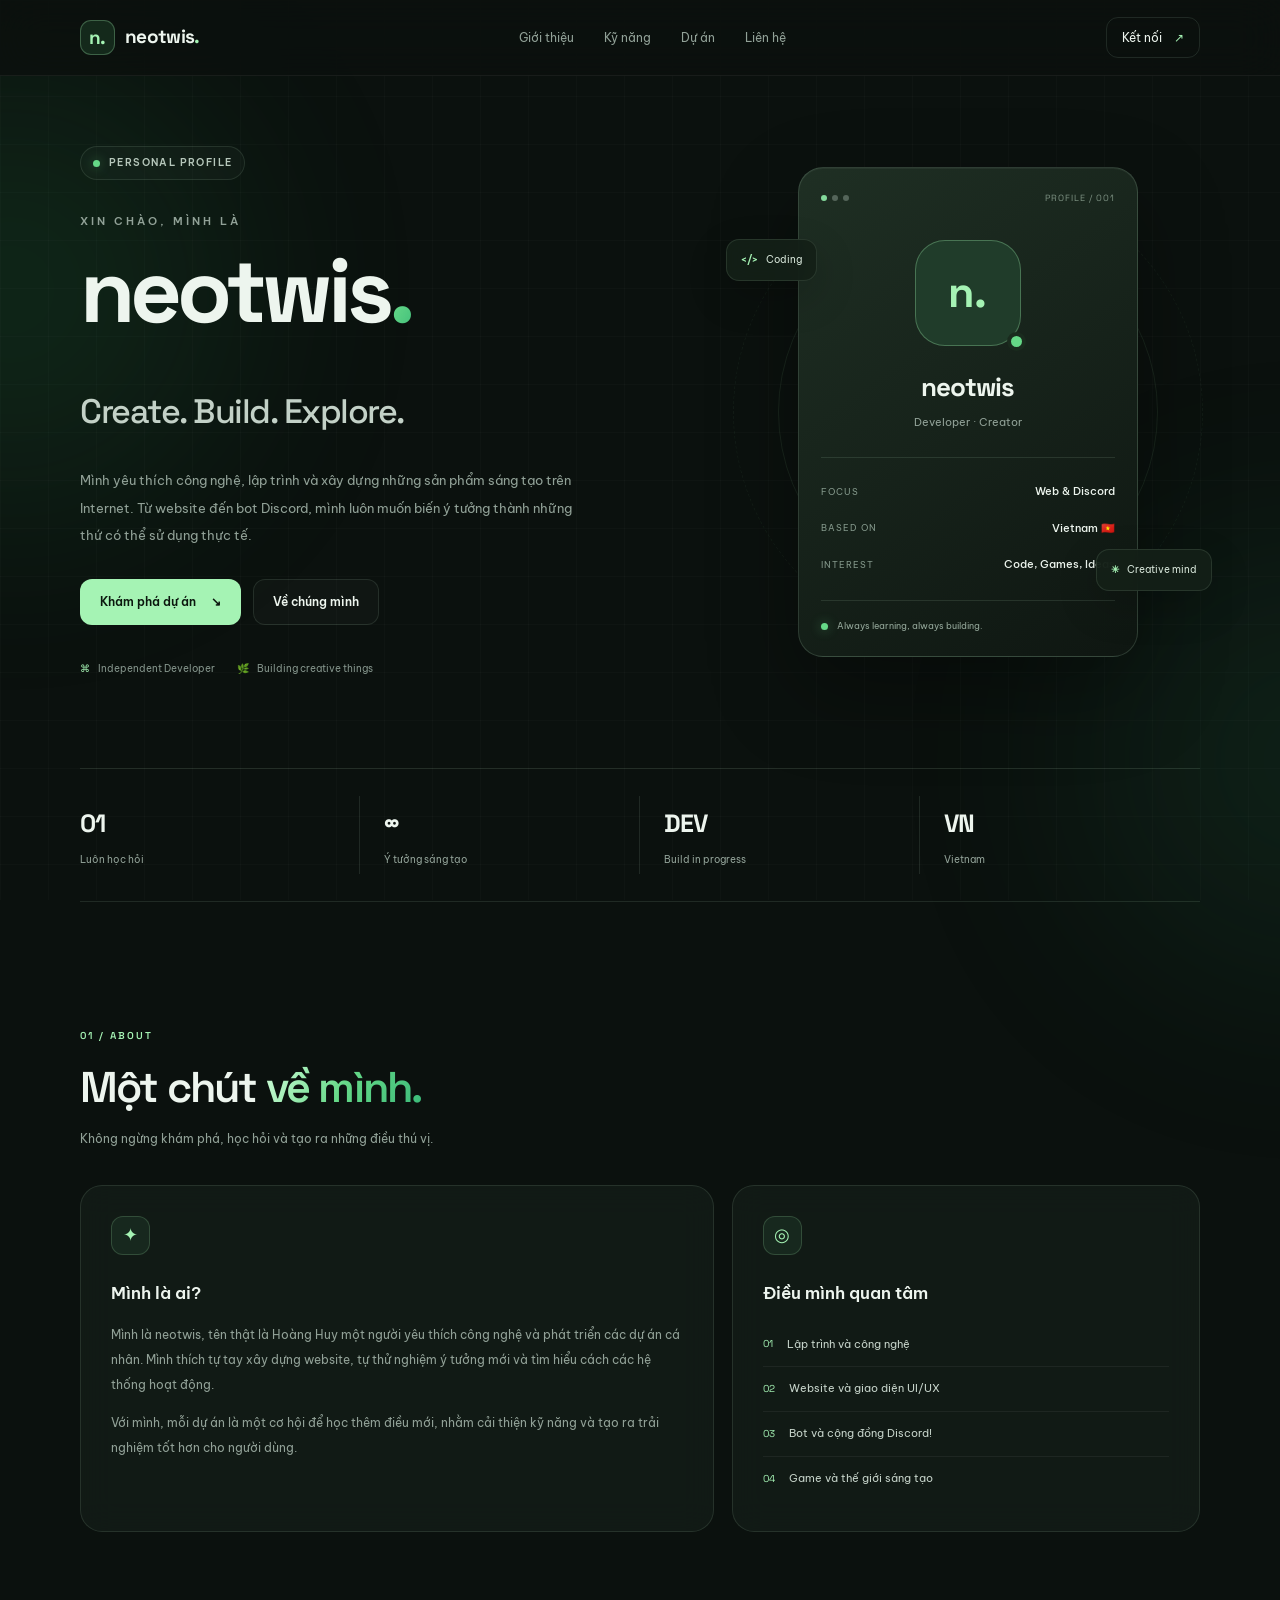
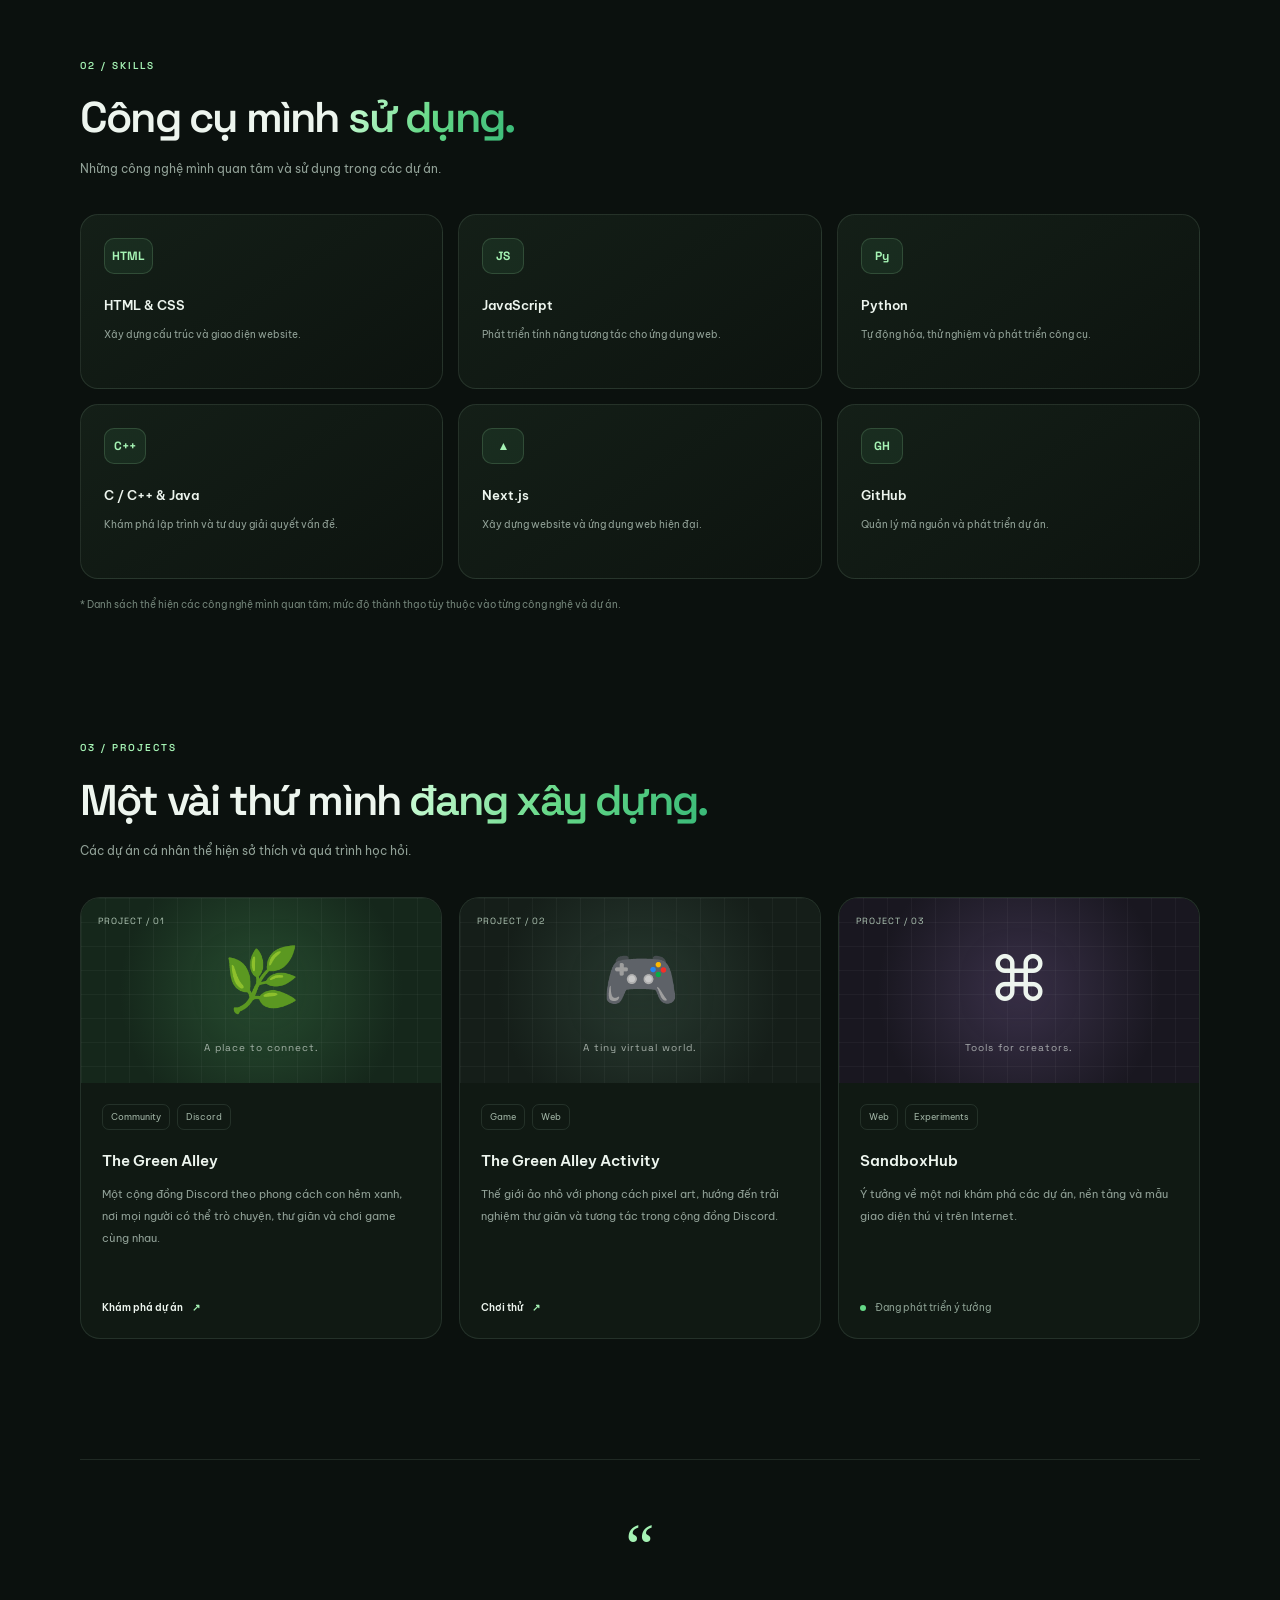
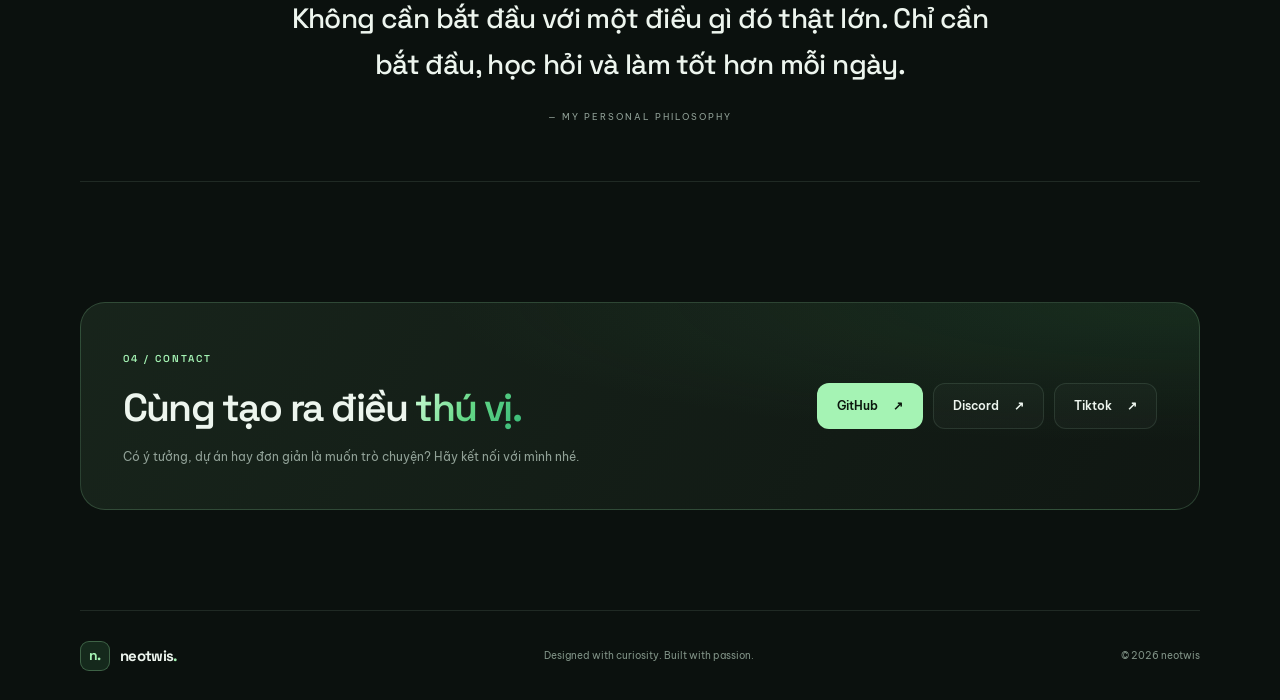
==== index.html @ ca9f0335 "Update index.html" ====
<!DOCTYPE html>
<html lang="vi">
<head>
  <meta charset="UTF-8" />
  <meta name="viewport" content="width=device-width, initial-scale=1.0" />
  <meta name="theme-color" content="#0b110e" />
  <meta name="description" content="Trang cá nhân của neotwis — Developer, người xây dựng website, bot Discord và những dự án sáng tạo." />
  <title>neotwis — Personal Profile</title>
  <link rel="stylesheet" href="style.css" />
  <link rel="preconnect" href="https://fonts.googleapis.com" />
  <link rel="preconnect" href="https://fonts.gstatic.com" crossorigin />
  <link href="https://fonts.googleapis.com/css2?family=Be+Vietnam+Pro:wght@400;500;600;700;800&family=Space+Grotesk:wght@400;500;600;700&display=swap" rel="stylesheet" />
</head>
<body>
  <div class="ambient ambient-one"></div>
  <div class="ambient ambient-two"></div>

  <header class="navbar">
    <a href="#" class="brand">
      <span class="brand-icon">n.</span>
      <span>neotwis<span class="brand-dot">.</span></span>
    </a>

    <nav class="nav-links">
      <a href="#about">Giới thiệu</a>
      <a href="#skills">Kỹ năng</a>
      <a href="#projects">Dự án</a>
      <a href="#contact">Liên hệ</a>
    </nav>

    <a href="#contact" class="nav-button">
      Kết nối <span>↗</span>
    </a>
  </header>

  <main>
    <section class="hero container">
      <div class="hero-content">
        <div class="availability">
          <span class="status-dot"></span>
          PERSONAL PROFILE
        </div>

        <p class="eyebrow">XIN CHÀO, MÌNH LÀ</p>

        <h1>
          neotwis<span class="gradient-text">.</span>
          <br />
          <span class="hero-subtitle">Create. Build. Explore.</span>
        </h1>

        <p class="hero-description">
          Mình yêu thích công nghệ, lập trình và xây dựng những sản phẩm
          sáng tạo trên Internet. Từ website đến bot Discord, mình luôn
          muốn biến ý tưởng thành những thứ có thể sử dụng thực tế.
        </p>

        <div class="hero-actions">
          <a href="#projects" class="button button-primary">
            Khám phá dự án <span>↘</span>
          </a>
          <a href="#about" class="button button-secondary">
            Về chúng mình
          </a>
        </div>

        <div class="hero-meta">
          <div>
            <span class="meta-icon">⌘</span>
            <span>Independent Developer</span>
          </div>
          <div>
            <span class="meta-icon">🌿</span>
            <span>Building creative things</span>
          </div>
        </div>
      </div>

      <div class="hero-visual">
        <div class="profile-card">
          <div class="card-top">
            <span class="window-dots">
              <i></i><i></i><i></i>
            </span>
            <span class="card-label">PROFILE / 001</span>
          </div>

          <div class="avatar-wrap">
            <!-- Thay avatar.png bằng ảnh đại diện của bạn -->
            <img
              src="avatar.png"
              alt="Ảnh đại diện neotwis"
              class="avatar"
              onerror="this.style.display='none';this.nextElementSibling.style.display='grid'"
            />
            <div class="avatar-fallback">n.</div>
            <span class="avatar-status"></span>
          </div>

          <h2>neotwis</h2>
          <p class="profile-role">Developer · Creator</p>

          <div class="profile-divider"></div>

          <div class="profile-info">
            <div>
              <span>FOCUS</span>
              <strong>Web & Discord</strong>
            </div>
            <div>
              <span>BASED ON</span>
              <strong>Vietnam 🇻🇳</strong>
            </div>
            <div>
              <span>INTEREST</span>
              <strong>Code, Games, Ideas</strong>
            </div>
          </div>

          <div class="card-bottom">
            <span class="mini-status"></span>
            Always learning, always building.
          </div>
        </div>

        <div class="floating-tag tag-code">
          <span>&lt;/&gt;</span> Coding
        </div>
        <div class="floating-tag tag-green">
          <span>✳</span> Creative mind
        </div>
        <div class="orbit orbit-one"></div>
        <div class="orbit orbit-two"></div>
      </div>
    </section>

    <section class="stats container">
      <div class="stat-item">
        <span class="stat-number">01</span>
        <span class="stat-label">Luôn học hỏi</span>
      </div>
      <div class="stat-item">
        <span class="stat-number">∞</span>
        <span class="stat-label">Ý tưởng sáng tạo</span>
      </div>
      <div class="stat-item">
        <span class="stat-number">DEV</span>
        <span class="stat-label">Build in progress</span>
      </div>
      <div class="stat-item">
        <span class="stat-number">VN</span>
        <span class="stat-label">Vietnam</span>
      </div>
    </section>

    <section id="about" class="section container">
      <div class="section-heading">
        <span class="section-index">01 / ABOUT</span>
        <h2>Một chút <span class="gradient-text">về mình.</span></h2>
        <p>Không ngừng khám phá, học hỏi và tạo ra những điều thú vị.</p>
      </div>

      <div class="about-grid">
        <article class="glass-panel about-main">
          <span class="panel-icon">✦</span>
          <h3>Mình là ai?</h3>
          <p>
            Mình là neotwis, tên thật là Hoàng Huy một người yêu thích công nghệ 
            và phát triển các dự án cá nhân. Mình thích tự tay xây dựng website, tự
            thử nghiệm ý tưởng mới và tìm hiểu cách các hệ thống hoạt động.
          </p>
          <p>
            Với mình, mỗi dự án là một cơ hội để học thêm điều mới, nhằm
            cải thiện kỹ năng và tạo ra trải nghiệm tốt hơn cho người dùng.
          </p>
        </article>

        <article class="glass-panel about-side">
          <span class="panel-icon">◎</span>
          <h3>Điều mình quan tâm</h3>
          <ul class="interest-list">
            <li><span>01</span> Lập trình và công nghệ</li>
            <li><span>02</span> Website và giao diện UI/UX</li>
            <li><span>03</span> Bot và cộng đồng Discord!</li>
            <li><span>04</span> Game và thế giới sáng tạo</li>
          </ul>
        </article>
      </div>
    </section>

    <section id="skills" class="section container">
      <div class="section-heading">
        <span class="section-index">02 / SKILLS</span>
        <h2>Công cụ mình <span class="gradient-text">sử dụng.</span></h2>
        <p>Những công nghệ mình quan tâm và sử dụng trong các dự án.</p>
      </div>

      <div class="skills-grid">
        <div class="skill-card">
          <span class="skill-symbol">HTML</span>
          <h3>HTML & CSS</h3>
          <p>Xây dựng cấu trúc và giao diện website.</p>
        </div>
        <div class="skill-card">
          <span class="skill-symbol">JS</span>
          <h3>JavaScript</h3>
          <p>Phát triển tính năng tương tác cho ứng dụng web.</p>
        </div>
        <div class="skill-card">
          <span class="skill-symbol">Py</span>
          <h3>Python</h3>
          <p>Tự động hóa, thử nghiệm và phát triển công cụ.</p>
        </div>
        <div class="skill-card">
          <span class="skill-symbol">C++</span>
          <h3>C / C++ & Java</h3>
          <p>Khám phá lập trình và tư duy giải quyết vấn đề.</p>
        </div>
        <div class="skill-card">
          <span class="skill-symbol">▲</span>
          <h3>Next.js</h3>
          <p>Xây dựng website và ứng dụng web hiện đại.</p>
        </div>
        <div class="skill-card">
          <span class="skill-symbol">GH</span>
          <h3>GitHub</h3>
          <p>Quản lý mã nguồn và phát triển dự án.</p>
        </div>
      </div>

      <p class="skills-note">
        * Danh sách thể hiện các công nghệ mình quan tâm; mức độ thành thạo
        tùy thuộc vào từng công nghệ và dự án.
      </p>
    </section>

    <section id="projects" class="section container">
      <div class="section-heading">
        <span class="section-index">03 / PROJECTS</span>
        <h2>Một vài thứ mình <span class="gradient-text">đang xây dựng.</span></h2>
        <p>Các dự án cá nhân thể hiện sở thích và quá trình học hỏi.</p>
      </div>

      <div class="projects-grid">
        <article class="project-card project-featured">
          <div class="project-cover cover-green">
            <span class="project-number">PROJECT / 01</span>
            <span class="cover-art">🌿</span>
            <span class="cover-caption">A place to connect.</span>
          </div>
          <div class="project-body">
            <div class="project-tags">
              <span>Community</span><span>Discord</span>
            </div>
            <h3>The Green Alley</h3>
            <p>
              Một cộng đồng Discord theo phong cách con hẻm xanh,
              nơi mọi người có thể trò chuyện, thư giãn và chơi game cùng nhau.
            </p>
            <a href="https://tgadiscord.vercel.app/" target="_blank" rel="noopener noreferrer" class="project-link">
              Khám phá dự án <span>↗</span>
            </a>
          </div>
        </article>

        <article class="project-card">
          <div class="project-cover cover-dark">
            <span class="project-number">PROJECT / 02</span>
            <span class="cover-art">🎮</span>
            <span class="cover-caption">A tiny virtual world.</span>
          </div>
          <div class="project-body">
            <div class="project-tags">
              <span>Game</span><span>Web</span>
            </div>
            <h3>The Green Alley Activity</h3>
            <p>
              Thế giới ảo nhỏ với phong cách pixel art, hướng đến trải nghiệm
              thư giãn và tương tác trong cộng đồng Discord.
            </p>
            <a href="https://hoatdong-tgadiscord.vercel.app/" target="_blank" rel="noopener noreferrer" class="project-link">
              Chơi thử <span>↗</span>
            </a>
          </div>
        </article>

        <article class="project-card">
          <div class="project-cover cover-purple">
            <span class="project-number">PROJECT / 03</span>
            <span class="cover-art">⌘</span>
            <span class="cover-caption">Tools for creators.</span>
          </div>
          <div class="project-body">
            <div class="project-tags">
              <span>Web</span><span>Experiments</span>
            </div>
            <h3>SandboxHub</h3>
            <p>
              Ý tưởng về một nơi khám phá các dự án, nền tảng và mẫu giao diện
              thú vị trên Internet.
            </p>
            <span class="project-status">
              <span></span> Đang phát triển ý tưởng
            </span>
          </div>
        </article>
      </div>
    </section>

    <section class="quote-section container">
      <span class="quote-mark">“</span>
      <p>
        Không cần bắt đầu với một điều gì đó thật lớn.
        Chỉ cần bắt đầu, học hỏi và làm tốt hơn mỗi ngày.
      </p>
      <span class="quote-author">— MY PERSONAL PHILOSOPHY</span>
    </section>

    <section id="contact" class="section container contact-section">
      <div class="contact-panel">
        <div>
          <span class="section-index">04 / CONTACT</span>
          <h2>Cùng tạo ra điều <span class="gradient-text">thú vị.</span></h2>
          <p>
            Có ý tưởng, dự án hay đơn giản là muốn trò chuyện?
            Hãy kết nối với mình nhé.
          </p>
        </div>

        <div class="contact-actions">
          <a
            href="https://github.com/neotwis"
            target="_blank"
            rel="noopener noreferrer"
            class="button button-primary"
          >
            GitHub <span>↗</span>
          </a>
          <a
            href="https://discord.gg/users/1202887366709350472"
            target="_blank"
            rel="noopener noreferrer"
            class="button button-secondary"
          >
            Discord <span>↗</span>
          </a>
           <a
            href="https://tiktok.com/@hneoz"
            target="_blank"
            rel="noopener noreferrer"
            class="button button-secondary"
          >
            Tiktok <span>↗</span>
          </a>
        </div>
      </div>
    </section>
  </main>

  <footer class="footer container">
    <a href="#" class="brand">
      <span class="brand-icon">n.</span>
      <span>neotwis<span class="brand-dot">.</span></span>
    </a>
    <p>Designed with curiosity. Built with passion.</p>
    <span class="footer-copy">© <span id="year"></span> neotwis</span>
  </footer>

  <script>
    document.getElementById("year").textContent = new Date().getFullYear();
  </script>
</body>
</html>
---- style.css ----
:root {
  color-scheme: dark;
  --bg: #0b110e;
  --surface: rgba(20, 30, 24, 0.76);
  --surface-solid: #131c16;
  --border: rgba(191, 226, 198, 0.12);
  --text: #edf5ee;
  --muted: #91a197;
  --green: #a5f3b4;
  --green-strong: #65d887;
  --radius: 22px;
  --font: "Be Vietnam Pro", sans-serif;
  --display: "Space Grotesk", sans-serif;
}

* {
  box-sizing: border-box;
  margin: 0;
  padding: 0;
}

html {
  scroll-behavior: smooth;
  scroll-padding-top: 90px;
}

body {
  min-height: 100vh;
  overflow-x: hidden;
  background: var(--bg);
  color: var(--text);
  font-family: var(--font);
  font-size: 14px;
  line-height: 1.8;
  -webkit-font-smoothing: antialiased;
}

body::before {
  position: fixed;
  z-index: -2;
  inset: 0;
  background-image:
    linear-gradient(rgba(255, 255, 255, 0.018) 1px, transparent 1px),
    linear-gradient(90deg, rgba(255, 255, 255, 0.018) 1px, transparent 1px);
  background-size: 48px 48px;
  content: "";
  pointer-events: none;
}

a {
  color: inherit;
  text-decoration: none;
}

button,
a {
  -webkit-tap-highlight-color: transparent;
}

button,
input,
textarea {
  font: inherit;
}

::selection {
  color: #08110b;
  background: var(--green);
}

.ambient {
  position: absolute;
  z-index: -1;
  width: 420px;
  height: 420px;
  border-radius: 50%;
  filter: blur(120px);
  opacity: 0.13;
  pointer-events: none;
}

.ambient-one {
  top: 80px;
  left: -200px;
  background: #35c96d;
}

.ambient-two {
  top: 550px;
  right: -240px;
  background: #2a9360;
}

.container {
  width: min(1120px, calc(100% - 48px));
  margin-inline: auto;
}

/* Navigation */

.navbar {
  position: sticky;
  z-index: 50;
  top: 0;
  display: flex;
  min-height: 76px;
  align-items: center;
  justify-content: space-between;
  gap: 24px;
  padding: 12px max(24px, calc((100% - 1120px) / 2));
  border-bottom: 1px solid rgba(255, 255, 255, 0.055);
  background: rgba(11, 17, 14, 0.82);
  backdrop-filter: blur(22px);
  -webkit-backdrop-filter: blur(22px);
}

.brand {
  display: inline-flex;
  align-items: center;
  gap: 10px;
  font-family: var(--display);
  font-size: 19px;
  font-weight: 700;
  letter-spacing: -0.7px;
}

.brand-icon {
  display: grid;
  width: 35px;
  height: 35px;
  place-items: center;
  border: 1px solid rgba(165, 243, 180, 0.28);
  border-radius: 11px;
  background: rgba(101, 216, 135, 0.12);
  color: var(--green);
}

.brand-dot,
.gradient-text {
  color: var(--green);
}

.gradient-text {
  background: linear-gradient(120deg, #d4ffdc 0%, #65d887 50%, #39b978 100%);
  background-clip: text;
  -webkit-text-fill-color: transparent;
}

.nav-links {
  display: flex;
  align-items: center;
  gap: 30px;
}

.nav-links a {
  color: var(--muted);
  font-size: 12px;
  transition: color 0.2s ease;
}

.nav-links a:hover {
  color: var(--green);
}

.nav-button {
  display: inline-flex;
  align-items: center;
  gap: 12px;
  padding: 9px 15px;
  border: 1px solid var(--border);
  border-radius: 12px;
  font-size: 12px;
  transition: border-color 0.2s, background 0.2s;
}

.nav-button:hover {
  border-color: rgba(165, 243, 180, 0.4);
  background: rgba(165, 243, 180, 0.06);
}

.nav-button span,
.project-link span {
  color: var(--green);
}

/* Hero */

.hero {
  display: grid;
  min-height: 650px;
  grid-template-columns: 1.12fr 0.88fr;
  align-items: center;
  gap: 65px;
  padding-top: 70px;
  padding-bottom: 90px;
}

.hero-content {
  max-width: 610px;
}

.availability {
  display: inline-flex;
  align-items: center;
  gap: 9px;
  padding: 7px 12px;
  border: 1px solid var(--border);
  border-radius: 99px;
  background: rgba(255, 255, 255, 0.025);
  color: #b6c7bb;
  font-size: 10px;
  font-weight: 600;
  letter-spacing: 1.4px;
}

.status-dot,
.mini-status,
.project-status span {
  width: 7px;
  height: 7px;
  flex: 0 0 auto;
  border-radius: 50%;
  background: var(--green-strong);
  box-shadow: 0 0 12px rgba(101, 216, 135, 0.45);
}

.eyebrow {
  margin-top: 32px;
  color: var(--muted);
  font-size: 11px;
  font-weight: 600;
  letter-spacing: 3px;
}

.hero h1 {
  margin-top: 9px;
  font-family: var(--display);
  font-size: clamp(60px, 7.2vw, 90px);
  font-weight: 700;
  line-height: 1.12;
  letter-spacing: -5px;
}

.hero-subtitle {
  color: #c3d1c7;
  font-size: clamp(24px, 3vw, 34px);
  font-weight: 500;
  letter-spacing: -1.5px;
}

.hero-description {
  max-width: 500px;
  margin-top: 25px;
  color: var(--muted);
  font-size: 13px;
  line-height: 2.1;
}

.hero-actions {
  display: flex;
  flex-wrap: wrap;
  gap: 12px;
  margin-top: 30px;
}

.button {
  display: inline-flex;
  min-height: 46px;
  align-items: center;
  justify-content: center;
  gap: 15px;
  padding: 0 19px;
  border: 1px solid transparent;
  border-radius: 12px;
  font-size: 12px;
  font-weight: 600;
  transition:
    transform 0.25s ease,
    background 0.25s ease,
    border-color 0.25s ease;
}

.button:hover {
  transform: translateY(-3px);
}

.button-primary {
  background: var(--green);
  color: #0b170e;
}

.button-primary:hover {
  background: #c0ffca;
}

.button-secondary {
  border-color: var(--border);
  background: rgba(255, 255, 255, 0.025);
  color: var(--text);
}

.button-secondary:hover {
  border-color: rgba(165, 243, 180, 0.4);
}

.hero-meta {
  display: flex;
  flex-wrap: wrap;
  gap: 22px;
  margin-top: 35px;
}

.hero-meta > div {
  display: flex;
  align-items: center;
  gap: 8px;
  color: #83938a;
  font-size: 10px;
}

.meta-icon {
  color: var(--green);
}

/* Profile card */

.hero-visual {
  position: relative;
  display: grid;
  min-height: 440px;
  place-items: center;
  isolation: isolate;
}

.profile-card {
  position: relative;
  z-index: 2;
  width: min(100%, 340px);
  padding: 22px;
  overflow: hidden;
  border: 1px solid rgba(190, 231, 199, 0.17);
  border-radius: 25px;
  background:
    linear-gradient(145deg, rgba(32, 49, 37, 0.96), rgba(15, 23, 18, 0.96));
  box-shadow:
    0 35px 90px rgba(0, 0, 0, 0.32),
    inset 0 1px rgba(255, 255, 255, 0.045);
}

.card-top {
  display: flex;
  align-items: center;
  justify-content: space-between;
}

.window-dots {
  display: flex;
  gap: 5px;
}

.window-dots i {
  width: 6px;
  height: 6px;
  border-radius: 50%;
  background: #54655a;
}

.window-dots i:first-child {
  background: #83d99b;
}

.card-label {
  color: #7d9182;
  font-family: var(--display);
  font-size: 9px;
  letter-spacing: 1px;
}

.avatar-wrap {
  position: relative;
  display: grid;
  width: 106px;
  height: 106px;
  place-items: center;
  margin: 34px auto 18px;
}

.avatar,
.avatar-fallback {
  width: 100%;
  height: 100%;
  overflow: hidden;
  border: 1px solid rgba(165, 243, 180, 0.3);
  border-radius: 30px;
  background: #203c2a;
}

.avatar {
  object-fit: cover;
}

.avatar-fallback {
  display: none;
  place-items: center;
  color: var(--green);
  font-family: var(--display);
  font-size: 43px;
  font-weight: 700;
}

.avatar-status {
  position: absolute;
  right: -5px;
  bottom: -5px;
  width: 19px;
  height: 19px;
  border: 4px solid #1a2b1e;
  border-radius: 50%;
  background: #65d887;
}

.profile-card h2 {
  text-align: center;
  font-family: var(--display);
  font-size: 26px;
  letter-spacing: -1px;
}

.profile-role {
  margin-top: 2px;
  color: var(--muted);
  text-align: center;
  font-size: 11px;
}

.profile-divider {
  height: 1px;
  margin: 24px 0;
  background: var(--border);
}

.profile-info {
  display: grid;
  gap: 17px;
}

.profile-info > div {
  display: flex;
  align-items: center;
  justify-content: space-between;
  gap: 12px;
}

.profile-info span {
  color: #83978a;
  font-size: 9px;
  letter-spacing: 1px;
}

.profile-info strong {
  font-size: 11px;
  font-weight: 500;
  text-align: right;
}

.card-bottom {
  display: flex;
  align-items: center;
  gap: 9px;
  margin-top: 25px;
  padding-top: 17px;
  border-top: 1px solid var(--border);
  color: #94a79a;
  font-size: 9px;
}

.floating-tag {
  position: absolute;
  z-index: 3;
  display: flex;
  align-items: center;
  gap: 8px;
  padding: 11px 14px;
  border: 1px solid var(--border);
  border-radius: 13px;
  background: rgba(20, 32, 23, 0.92);
  box-shadow: 0 15px 40px rgba(0, 0, 0, 0.18);
  color: #d5e4d8;
  font-size: 10px;
  backdrop-filter: blur(14px);
}

.floating-tag span {
  color: var(--green);
  font-weight: 700;
}

.tag-code {
  top: 72px;
  left: -10px;
  animation: float 5s ease-in-out infinite;
}

.tag-green {
  right: -12px;
  bottom: 66px;
  animation: float 5s ease-in-out infinite 1s;
}

.orbit {
  position: absolute;
  z-index: -1;
  border: 1px solid rgba(165, 243, 180, 0.09);
  border-radius: 50%;
}

.orbit-one {
  width: 380px;
  height: 380px;
}

.orbit-two {
  width: 470px;
  height: 470px;
  border-style: dashed;
  opacity: 0.6;
}

/* Stats */

.stats {
  display: grid;
  grid-template-columns: repeat(4, 1fr);
  padding: 27px 0;
  border-top: 1px solid var(--border);
  border-bottom: 1px solid var(--border);
}

.stat-item {
  display: flex;
  flex-direction: column;
  gap: 5px;
  padding: 5px 24px;
  border-right: 1px solid var(--border);
}

.stat-item:first-child {
  padding-left: 0;
}

.stat-item:last-child {
  border-right: 0;
}

.stat-number {
  font-family: var(--display);
  font-size: 25px;
  font-weight: 700;
  letter-spacing: -1px;
}

.stat-label {
  color: var(--muted);
  font-size: 10px;
}

/* Sections */

.section {
  padding-top: 120px;
}

.section-heading {
  margin-bottom: 35px;
}

.section-index {
  color: var(--green);
  font-family: var(--display);
  font-size: 10px;
  font-weight: 600;
  letter-spacing: 2px;
}

.section-heading h2,
.contact-panel h2 {
  margin-top: 13px;
  font-family: var(--display);
  font-size: clamp(30px, 4vw, 43px);
  font-weight: 600;
  line-height: 1.3;
  letter-spacing: -1.8px;
}

.section-heading > p,
.contact-panel > div > p {
  margin-top: 12px;
  color: var(--muted);
  font-size: 12px;
}

.about-grid {
  display: grid;
  grid-template-columns: 1.15fr 0.85fr;
  gap: 18px;
}

.glass-panel {
  padding: 30px;
  border: 1px solid var(--border);
  border-radius: var(--radius);
  background: var(--surface);
  backdrop-filter: blur(16px);
}

.panel-icon {
  display: grid;
  width: 39px;
  height: 39px;
  place-items: center;
  border: 1px solid rgba(165, 243, 180, 0.18);
  border-radius: 12px;
  background: rgba(101, 216, 135, 0.08);
  color: var(--green);
  font-size: 18px;
}

.glass-panel h3 {
  margin-top: 23px;
  font-size: 17px;
  font-weight: 600;
}

.glass-panel p {
  margin-top: 13px;
  color: var(--muted);
  font-size: 12px;
  line-height: 2.1;
}

.interest-list {
  display: grid;
  gap: 0;
  margin-top: 14px;
  list-style: none;
}

.interest-list li {
  display: flex;
  align-items: center;
  gap: 14px;
  padding: 12px 0;
  border-bottom: 1px solid rgba(255, 255, 255, 0.055);
  color: #c6d4ca;
  font-size: 11px;
}

.interest-list li:last-child {
  border-bottom: 0;
}

.interest-list li span {
  color: var(--green);
  font-family: var(--display);
  font-size: 10px;
}

/* Skills */

.skills-grid {
  display: grid;
  grid-template-columns: repeat(3, minmax(0, 1fr));
  gap: 15px;
}

.skill-card {
  min-height: 175px;
  padding: 23px;
  border: 1px solid var(--border);
  border-radius: 18px;
  background: linear-gradient(
    145deg,
    rgba(26, 40, 30, 0.65),
    rgba(15, 22, 17, 0.65)
  );
  transition:
    transform 0.25s ease,
    border-color 0.25s ease,
    background 0.25s ease;
}

.skill-card:hover {
  transform: translateY(-5px);
  border-color: rgba(165, 243, 180, 0.3);
  background: rgba(29, 45, 33, 0.8);
}

.skill-symbol {
  display: inline-grid;
  min-width: 42px;
  height: 36px;
  place-items: center;
  padding: 0 7px;
  border: 1px solid rgba(165, 243, 180, 0.17);
  border-radius: 10px;
  background: rgba(101, 216, 135, 0.08);
  color: var(--green);
  font-family: var(--display);
  font-size: 12px;
  font-weight: 700;
}

.skill-card h3 {
  margin-top: 20px;
  font-size: 13px;
  font-weight: 600;
}

.skill-card p {
  margin-top: 7px;
  color: var(--muted);
  font-size: 10px;
  line-height: 1.9;
}

.skills-note {
  margin-top: 17px;
  color: #728378;
  font-size: 10px;
}

/* Projects */

.projects-grid {
  display: grid;
  grid-template-columns: repeat(3, minmax(0, 1fr));
  align-items: stretch;
  gap: 17px;
}

.project-card {
  overflow: hidden;
  border: 1px solid var(--border);
  border-radius: 20px;
  background: rgba(18, 27, 21, 0.82);
  transition:
    transform 0.25s ease,
    border-color 0.25s ease;
}

.project-card:hover {
  transform: translateY(-6px);
  border-color: rgba(165, 243, 180, 0.32);
}

.project-cover {
  position: relative;
  display: flex;
  min-height: 185px;
  flex-direction: column;
  align-items: center;
  justify-content: center;
  overflow: hidden;
}

.project-cover::before {
  position: absolute;
  inset: 0;
  background-image:
    linear-gradient(rgba(255, 255, 255, 0.035) 1px, transparent 1px),
    linear-gradient(90deg, rgba(255, 255, 255, 0.035) 1px, transparent 1px);
  background-size: 24px 24px;
  content: "";
}

.cover-green {
  background: radial-gradient(circle at center, #284e31, #15271b 70%);
}

.cover-dark {
  background: radial-gradient(circle at center, #293b31, #151e19 70%);
}

.cover-purple {
  background: radial-gradient(circle at center, #3a3149, #191720 70%);
}

.project-number {
  position: absolute;
  top: 15px;
  left: 17px;
  color: #b0c6b5;
  font-family: var(--display);
  font-size: 9px;
  letter-spacing: 1px;
}

.cover-art {
  position: relative;
  z-index: 1;
  font-family: var(--display);
  font-size: 62px;
  filter: drop-shadow(0 10px 20px rgba(0, 0, 0, 0.2));
}

.cover-caption {
  position: relative;
  z-index: 1;
  margin-top: 3px;
  color: rgba(237, 245, 238, 0.65);
  font-family: var(--display);
  font-size: 10px;
  letter-spacing: 1px;
}

.project-body {
  display: flex;
  min-height: 255px;
  flex-direction: column;
  align-items: flex-start;
  padding: 21px;
}

.project-tags {
  display: flex;
  flex-wrap: wrap;
  gap: 7px;
}

.project-tags span {
  padding: 4px 8px;
  border: 1px solid var(--border);
  border-radius: 7px;
  color: #9fb2a3;
  font-size: 9px;
}

.project-body h3 {
  margin-top: 17px;
  font-size: 15px;
  font-weight: 600;
}

.project-body > p {
  margin-top: 9px;
  color: var(--muted);
  font-size: 11px;
  line-height: 2;
}

.project-link,
.project-status {
  display: inline-flex;
  align-items: center;
  gap: 9px;
  margin-top: auto;
  padding-top: 20px;
  font-size: 10px;
  font-weight: 600;
}

.project-link:hover {
  color: var(--green);
}

.project-status {
  color: #8ca092;
  font-weight: 400;
}

.project-status span {
  width: 6px;
  height: 6px;
  box-shadow: none;
}

/* Quote */

.quote-section {
  display: flex;
  flex-direction: column;
  align-items: center;
  margin-top: 120px;
  padding: 55px 30px;
  border-top: 1px solid var(--border);
  border-bottom: 1px solid var(--border);
  text-align: center;
}

.quote-mark {
  color: var(--green);
  font-family: Georgia, serif;
  font-size: 65px;
  line-height: 1;
}

.quote-section > p {
  max-width: 700px;
  margin-top: 15px;
  font-family: var(--display);
  font-size: clamp(19px, 3vw, 28px);
  font-weight: 500;
  line-height: 1.65;
  letter-spacing: -0.6px;
}

.quote-author {
  margin-top: 22px;
  color: var(--muted);
  font-size: 9px;
  letter-spacing: 2px;
}

/* Contact */

.contact-section {
  padding-bottom: 100px;
}

.contact-panel {
  display: flex;
  align-items: center;
  justify-content: space-between;
  gap: 30px;
  padding: 42px;
  border: 1px solid rgba(165, 243, 180, 0.19);
  border-radius: 25px;
  background:
    radial-gradient(ellipse at 100% 0%, rgba(65, 143, 83, 0.17), transparent 48%),
    linear-gradient(120deg, rgba(25, 39, 29, 0.9), rgba(16, 24, 19, 0.9));
}

.contact-panel > div:first-child {
  max-width: 570px;
}

.contact-panel h2 {
  font-size: clamp(27px, 4vw, 39px);
}

.contact-actions {
  display: flex;
  flex-shrink: 0;
  flex-wrap: wrap;
  gap: 10px;
}

/* Footer */

.footer {
  display: flex;
  min-height: 90px;
  align-items: center;
  justify-content: space-between;
  gap: 20px;
  border-top: 1px solid var(--border);
}

.footer .brand {
  font-size: 15px;
}

.footer .brand-icon {
  width: 30px;
  height: 30px;
  border-radius: 9px;
  font-size: 14px;
}

.footer > p,
.footer-copy {
  color: #7f9185;
  font-size: 10px;
}

/* Animations */

@keyframes float {
  0%, 100% {
    transform: translateY(0);
  }

  50% {
    transform: translateY(-8px);
  }
}

/* Responsive */

@media (min-width: 1400px) {
  .hero {
    min-height: 720px;
  }
}

@media (max-width: 900px) {
  .hero {
    grid-template-columns: 1fr 0.85fr;
    gap: 25px;
  }

  .hero h1 {
    font-size: clamp(55px, 8vw, 75px);
    letter-spacing: -3px;
  }

  .tag-code {
    left: -5px;
  }

  .tag-green {
    right: -5px;
  }

  .skills-grid {
    grid-template-columns: repeat(2, minmax(0, 1fr));
  }

  .projects-grid {
    grid-template-columns: repeat(2, minmax(0, 1fr));
  }

  .project-card:last-child {
    grid-column: 1 / -1;
  }

  .project-card:last-child .project-cover {
    min-height: 150px;
  }

  .contact-panel {
    align-items: flex-start;
    flex-direction: column;
  }
}

@media (max-width: 650px) {
  .container {
    width: min(100% - 36px, 500px);
  }

  .navbar {
    min-height: 66px;
    padding-inline: 18px;
  }

  .nav-links {
    display: none;
  }

  .nav-button {
    padding: 8px 11px;
  }

  .hero {
    grid-template-columns: 1fr;
    gap: 25px;
    padding-top: 65px;
    padding-bottom: 55px;
  }

  .hero-content {
    text-align: center;
  }

  .availability {
    justify-content: center;
  }

  .hero h1 {
    font-size: clamp(58px, 13vw, 76px);
    letter-spacing: -3.5px;
  }

  .hero-subtitle {
    font-size: clamp(24px, 6vw, 31px);
  }

  .hero-description {
    margin-inline: auto;
    font-size: 12px;
  }

  .hero-actions,
  .hero-meta {
    justify-content: center;
  }

  .hero-meta {
    gap: 12px;
  }

  .hero-meta > div {
    font-size: 9px;
  }

  .hero-visual {
    min-height: 435px;
    margin-top: 8px;
  }

  .profile-card {
    width: min(100% - 28px, 340px);
  }

  .orbit-one {
    width: 310px;
    height: 310px;
  }

  .orbit-two {
    width: 360px;
    height: 360px;
  }

  .tag-code {
    top: 45px;
    left: 0;
  }

  .tag-green {
    right: 0;
    bottom: 45px;
  }

  .stats {
    grid-template-columns: repeat(2, 1fr);
    row-gap: 22px;
  }

  .stat-item {
    padding: 5px 14px;
  }

  .stat-item:nth-child(2) {
    border-right: 0;
  }

  .stat-item:nth-child(3) {
    padding-left: 14px;
  }

  .stat-item:nth-child(3),
  .stat-item:nth-child(4) {
    padding-top: 16px;
    border-top: 1px solid var(--border);
  }

  .section {
    padding-top: 85px;
  }

  .section-heading h2 {
    font-size: 31px;
    letter-spacing: -1.2px;
  }

  .about-grid {
    grid-template-columns: 1fr;
  }

  .glass-panel {
    padding: 24px;
  }

  .skills-grid {
    gap: 10px;
  }

  .skill-card {
    min-height: 165px;
    padding: 17px;
  }

  .skill-card h3 {
    font-size: 12px;
  }

  .skill-card p {
    font-size: 10px;
  }

  .projects-grid {
    grid-template-columns: 1fr;
  }

  .project-card:last-child {
    grid-column: auto;
  }

  .project-cover,
  .project-card:last-child .project-cover {
    min-height: 180px;
  }

  .project-body {
    min-height: 235px;
  }

  .quote-section {
    margin-top: 80px;
    padding: 45px 12px;
  }

  .contact-section {
    padding-bottom: 70px;
  }

  .contact-panel {
    padding: 27px 22px;
  }

  .contact-panel h2 {
    font-size: 30px;
  }

  .contact-actions {
    width: 100%;
  }

  .contact-actions .button {
    flex: 1;
  }

  .footer {
    flex-wrap: wrap;
    justify-content: space-between;
    padding-block: 22px;
  }

  .footer > p {
    order: 3;
    width: 100%;
  }
}

@media (max-width: 360px) {
  .hero h1 {
    font-size: 52px;
  }

  .hero-meta {
    flex-direction: column;
    align-items: center;
  }

  .skills-grid {
    grid-template-columns: 1fr;
  }

  .skill-card {
    min-height: auto;
  }

  .contact-actions {
    flex-direction: column;
  }
}

@media (prefers-reduced-motion: reduce) {
  *,
  *::before,
  *::after {
    scroll-behavior: auto !important;
    animation-duration: 0.01ms !important;
    animation-iteration-count: 1 !important;
    transition-duration: 0.01ms !important;
  }
}
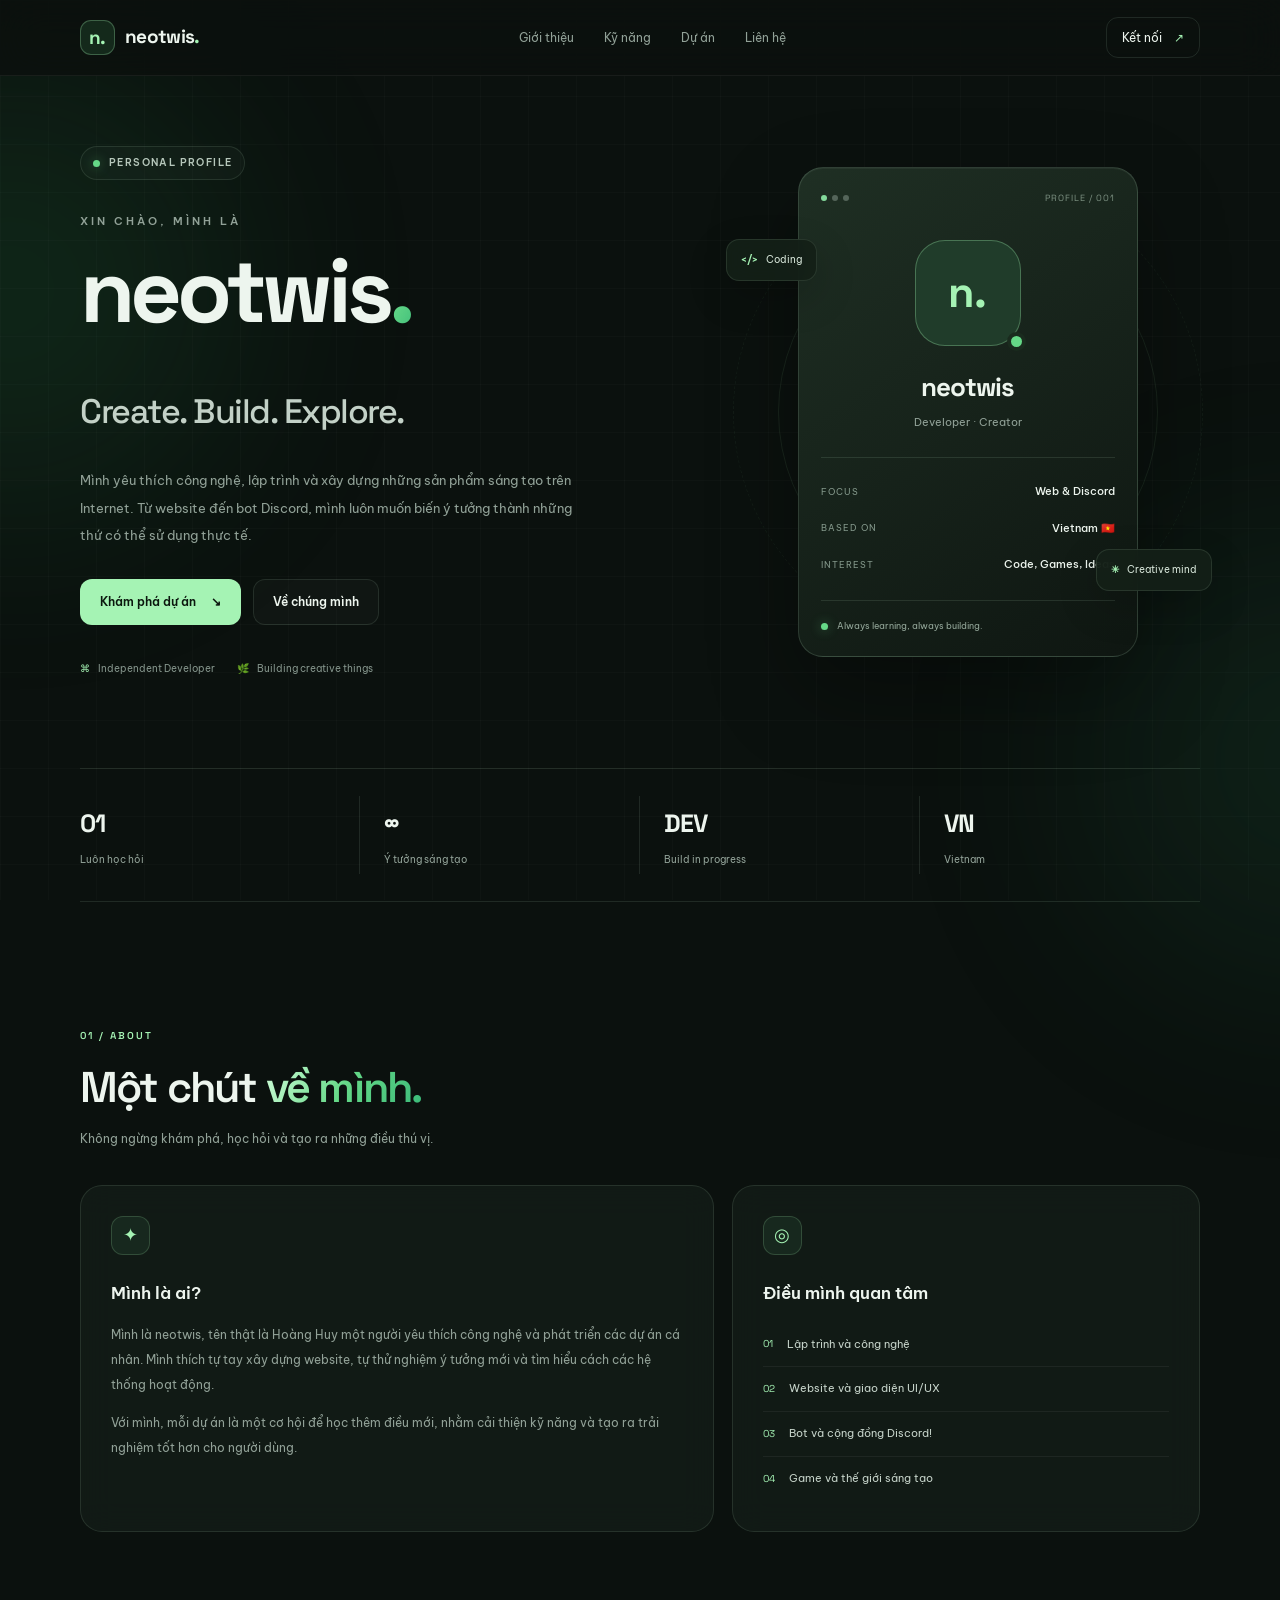
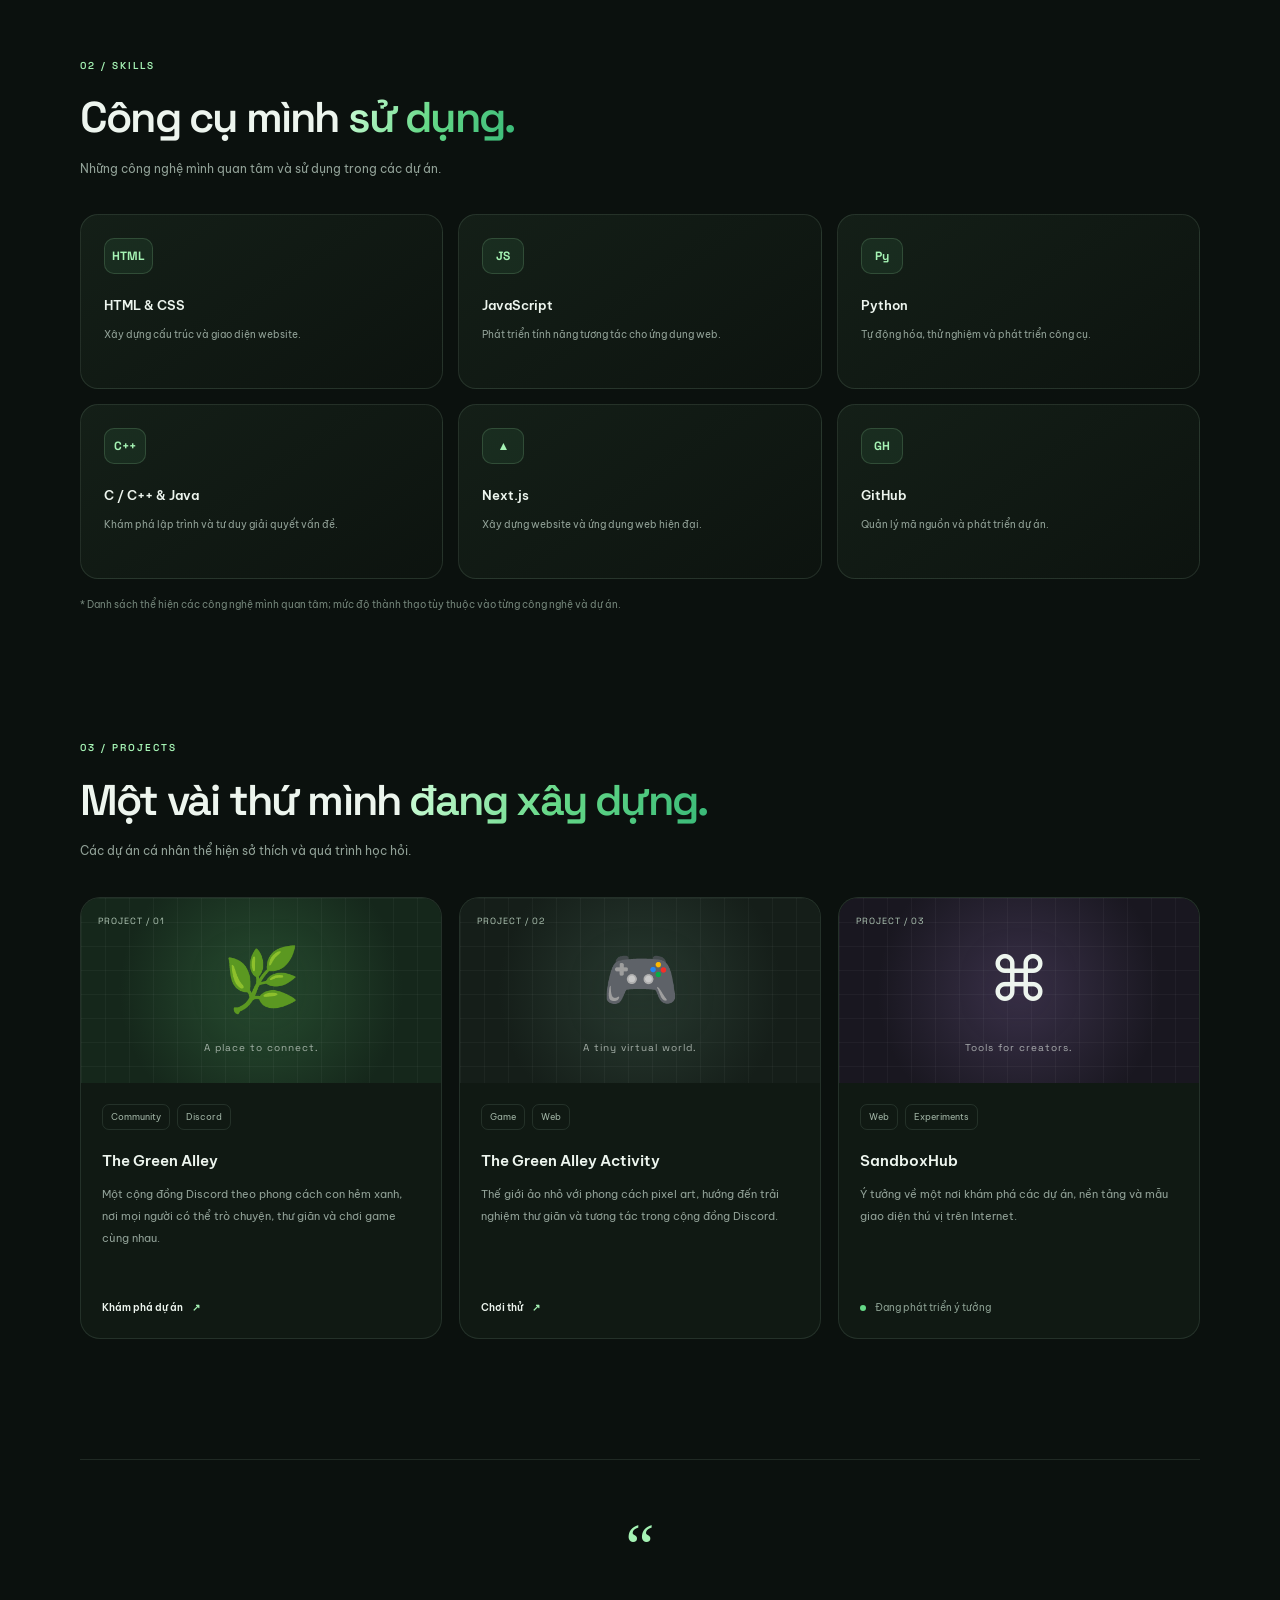
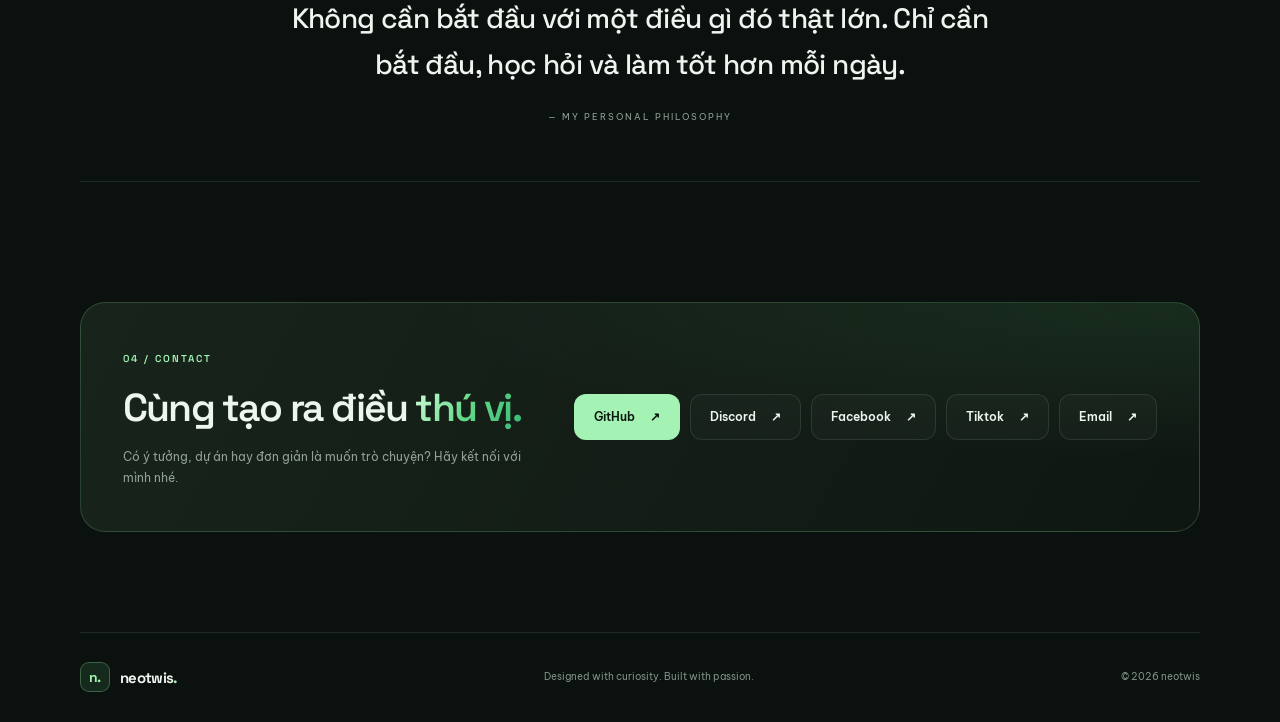
==== commit 2389f65a: "Update index.html" ====
--- a/index.html
+++ b/index.html
@@ -5,7 +5,7 @@
   <meta name="viewport" content="width=device-width, initial-scale=1.0" />
   <meta name="theme-color" content="#0b110e" />
   <meta name="description" content="Trang cá nhân của neotwis — Developer, người xây dựng website, bot Discord và những dự án sáng tạo." />
-  <title>neotwis — Personal Profile</title>
+  <title>neotwis — My Profile</title>
   <link rel="stylesheet" href="style.css" />
   <link rel="preconnect" href="https://fonts.googleapis.com" />
   <link rel="preconnect" href="https://fonts.gstatic.com" crossorigin />
@@ -345,12 +345,28 @@
             Discord <span>↗</span>
           </a>
            <a
+            href="https://www.facebook.com/neootwis"
+            target="_blank"
+            rel="noopener noreferrer"
+            class="button button-secondary"
+          >
+            Facebook <span>↗</span>
+          </a>
+           <a
             href="https://tiktok.com/@hneoz"
             target="_blank"
             rel="noopener noreferrer"
             class="button button-secondary"
           >
             Tiktok <span>↗</span>
+          </a>
+          <a
+            href="mailto:huyvohoang97@gmail.com"
+            target="_blank"
+            rel="noopener noreferrer"
+            class="button button-secondary"
+          >
+            Email <span>↗</span>
           </a>
         </div>
       </div>
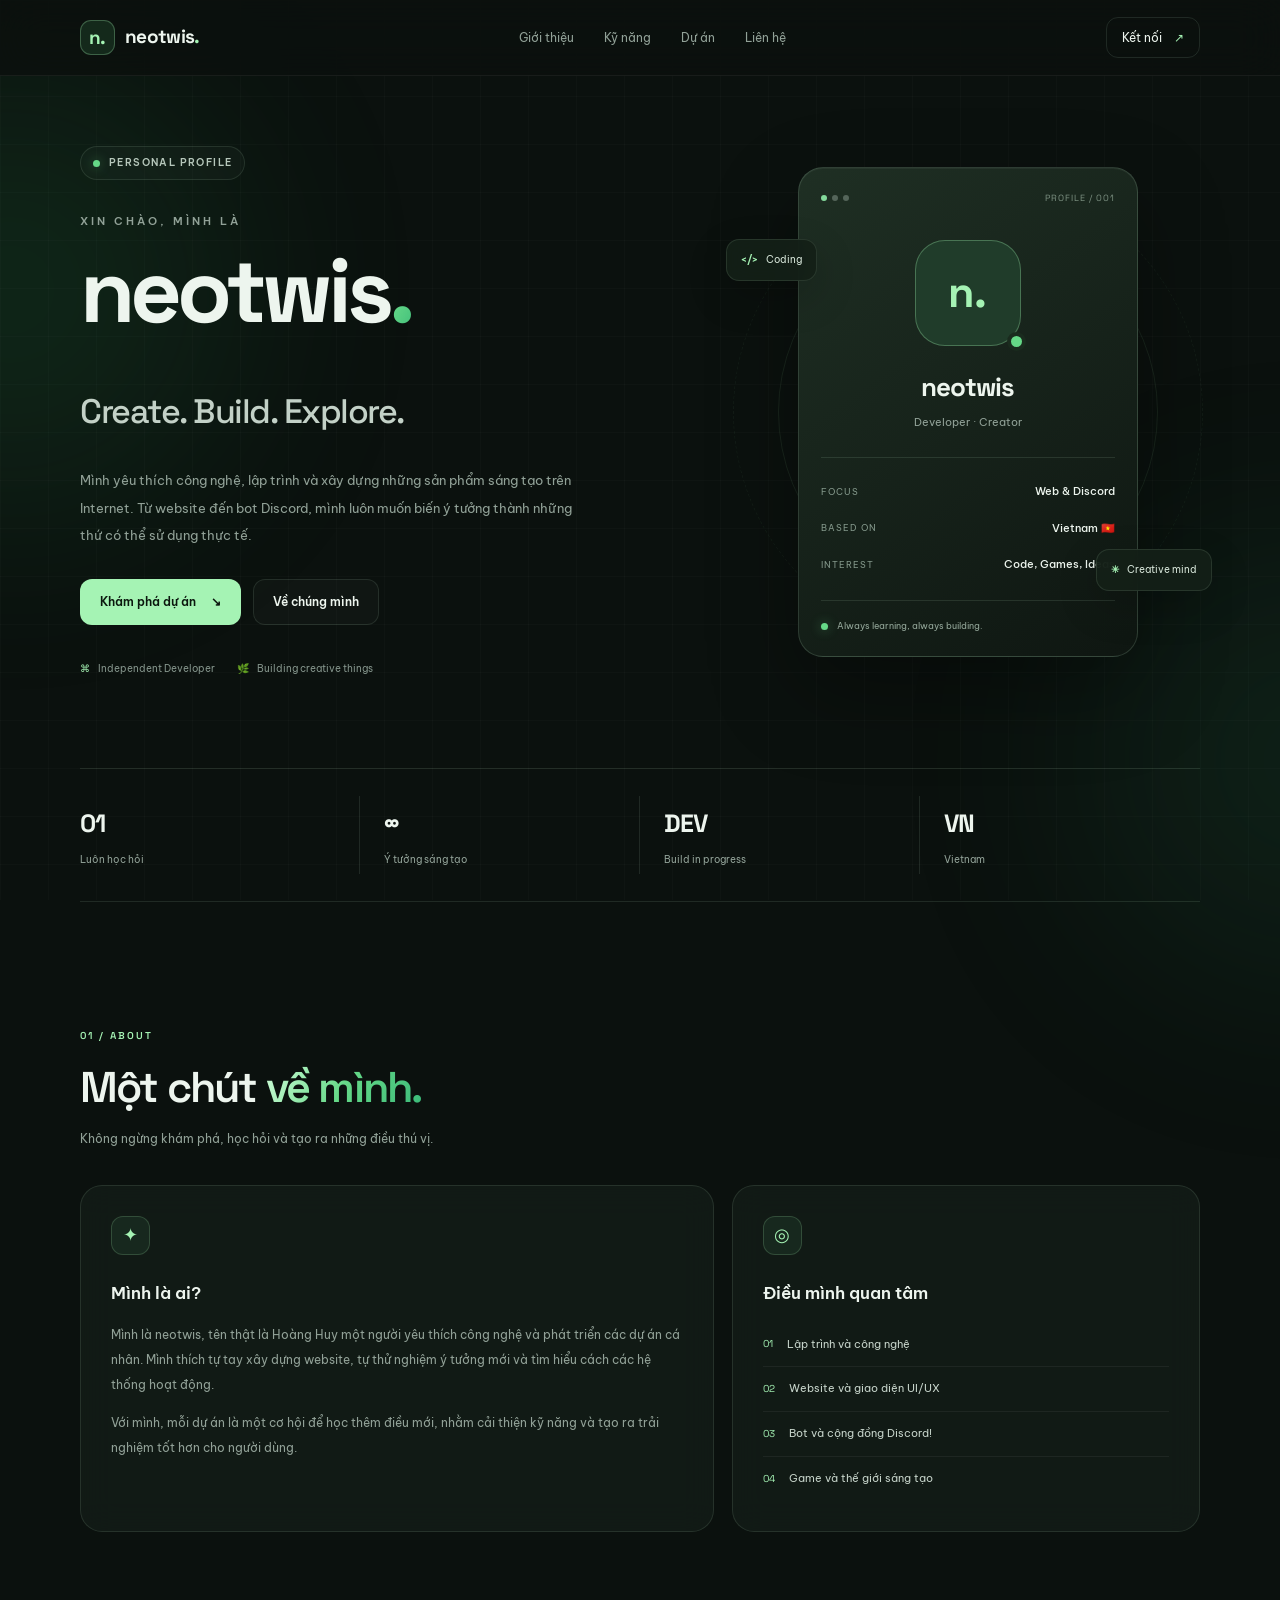
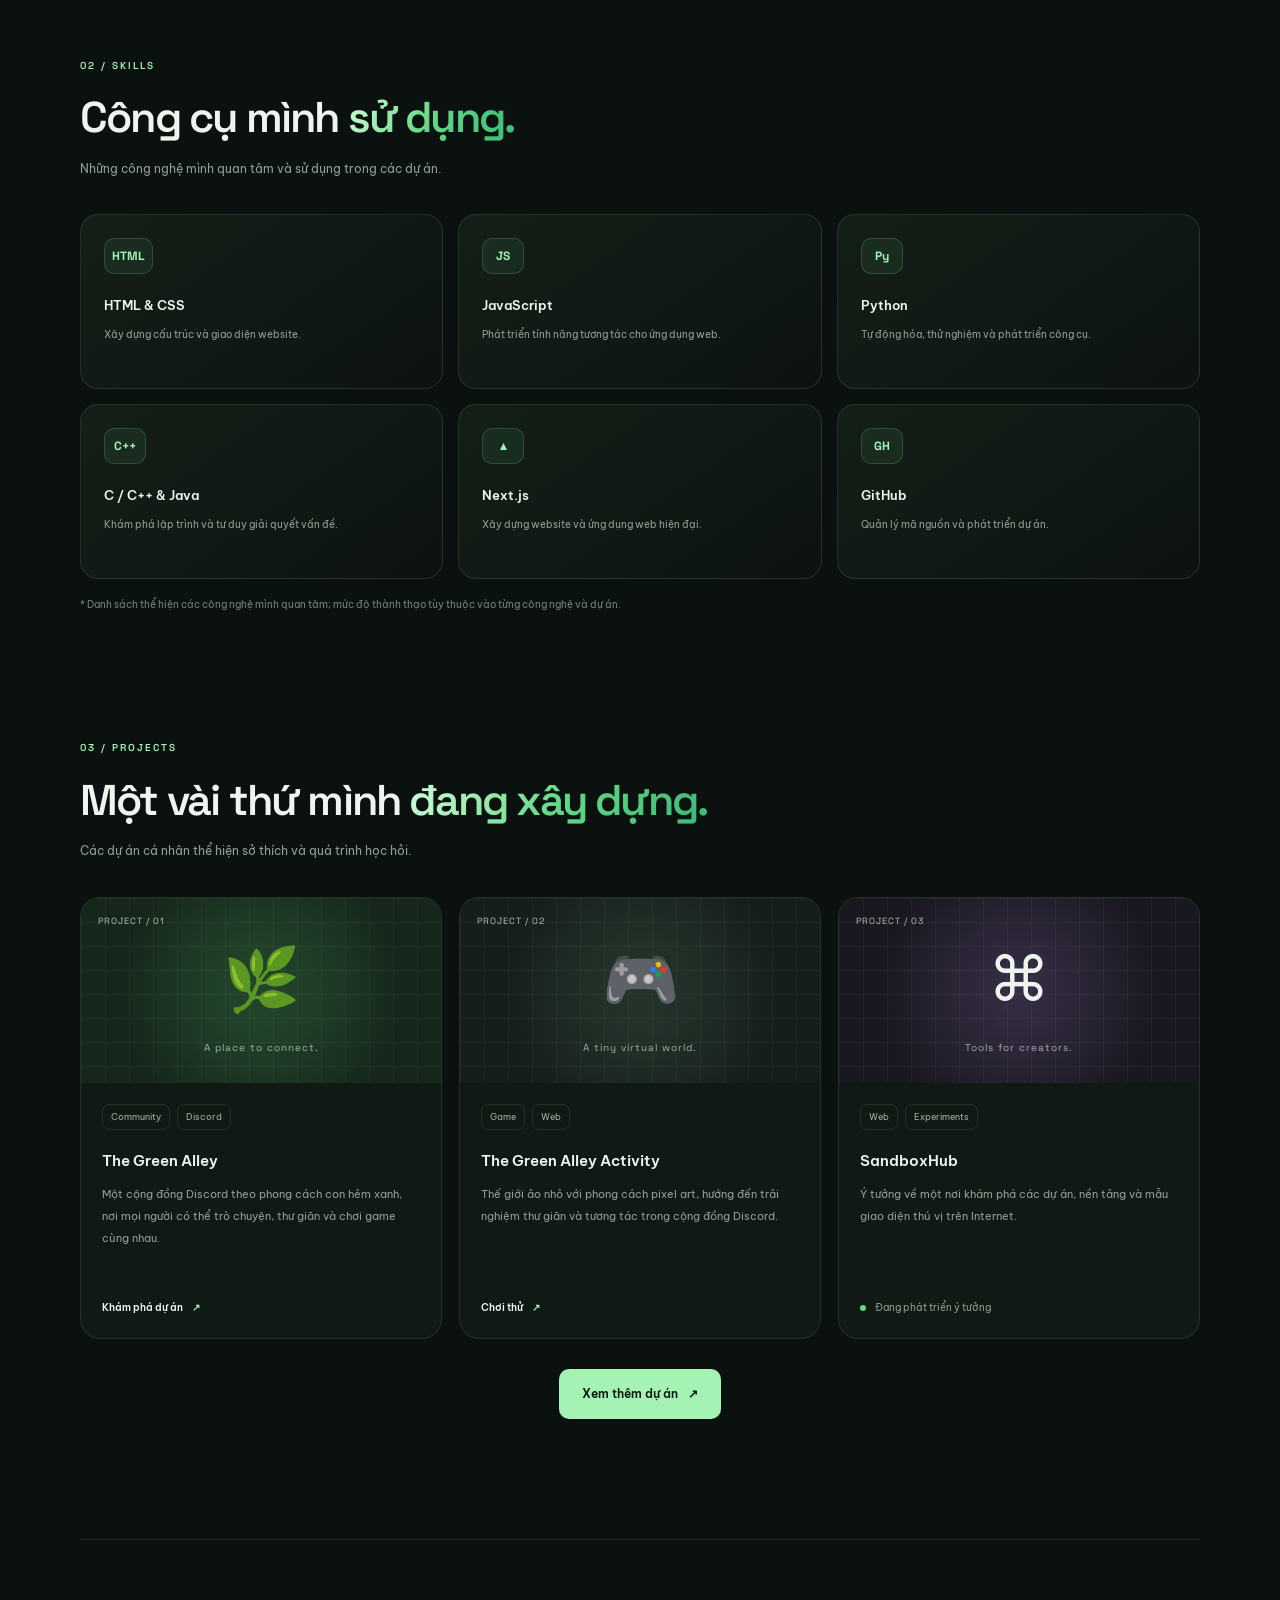
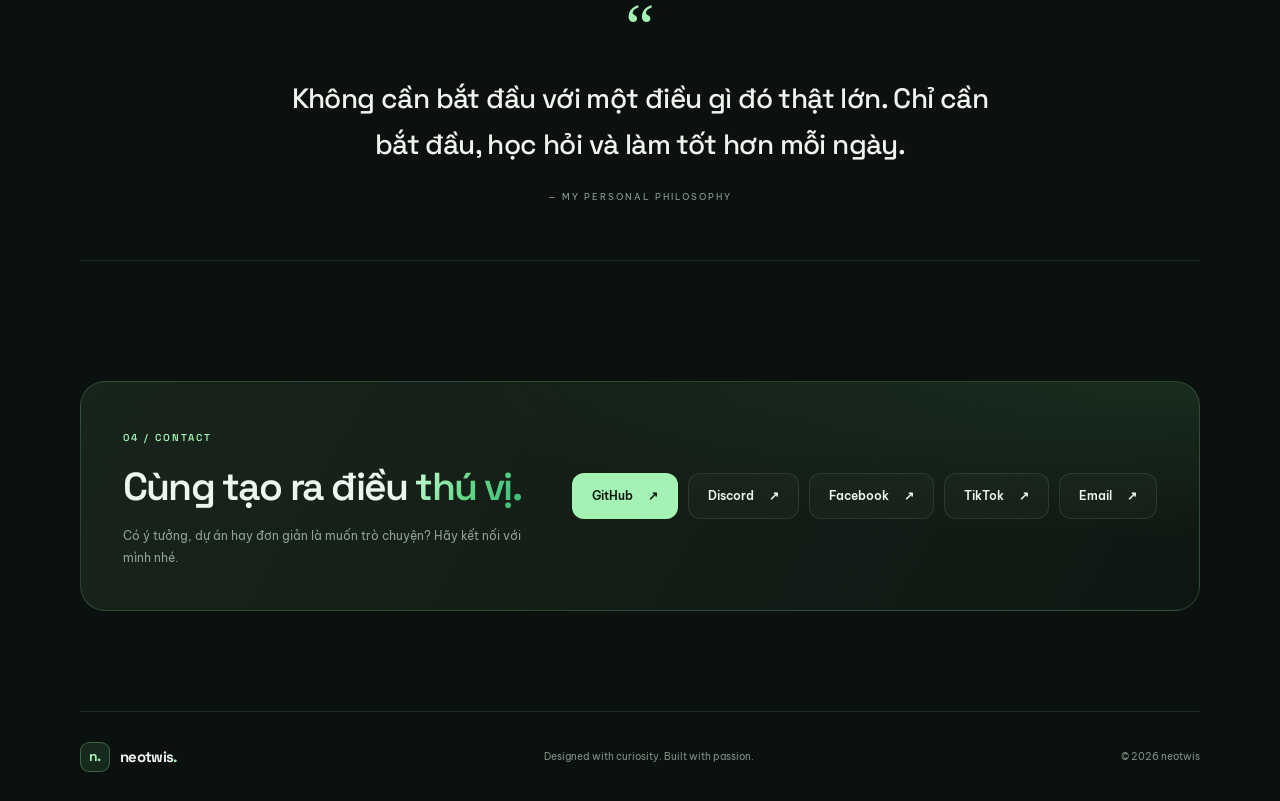
==== commit dab67cff: "Update index.html" ====
--- a/index.html
+++ b/index.html
@@ -7,6 +7,32 @@
   <meta name="description" content="Trang cá nhân của neotwis — Developer, người xây dựng website, bot Discord và những dự án sáng tạo." />
   <title>neotwis — My Profile</title>
   <link rel="stylesheet" href="style.css" />
+
+  <style>
+    .projects-more {
+      display: flex;
+      justify-content: center;
+      margin-top: 30px;
+    }
+
+    .projects-more .button {
+      display: inline-flex;
+      align-items: center;
+      justify-content: center;
+      gap: 10px;
+      padding: 13px 22px;
+      border-radius: 10px;
+      text-decoration: none;
+      font-weight: 600;
+      transition: transform 0.2s ease, box-shadow 0.2s ease;
+    }
+
+    .projects-more .button:hover {
+      transform: translateY(-2px);
+      box-shadow: 0 8px 24px rgba(110, 210, 130, 0.18);
+    }
+  </style>
+
   <link rel="preconnect" href="https://fonts.googleapis.com" />
   <link rel="preconnect" href="https://fonts.gstatic.com" crossorigin />
   <link href="https://fonts.googleapis.com/css2?family=Be+Vietnam+Pro:wght@400;500;600;700;800&family=Space+Grotesk:wght@400;500;600;700&display=swap" rel="stylesheet" />
@@ -86,7 +112,6 @@
           </div>
 
           <div class="avatar-wrap">
-            <!-- Thay avatar.png bằng ảnh đại diện của bạn -->
             <img
               src="avatar.png"
               alt="Ảnh đại diện neotwis"
@@ -165,7 +190,7 @@
           <span class="panel-icon">✦</span>
           <h3>Mình là ai?</h3>
           <p>
-            Mình là neotwis, tên thật là Hoàng Huy một người yêu thích công nghệ 
+            Mình là neotwis, tên thật là Hoàng Huy một người yêu thích công nghệ
             và phát triển các dự án cá nhân. Mình thích tự tay xây dựng website, tự
             thử nghiệm ý tưởng mới và tìm hiểu cách các hệ thống hoạt động.
           </p>
@@ -305,6 +330,13 @@
           </div>
         </article>
       </div>
+
+      <!-- Nút xem thêm dự án -->
+      <div class="projects-more">
+        <a href="/project" class="button button-primary">
+          Xem thêm dự án <span aria-hidden="true">↗</span>
+        </a>
+      </div>
     </section>
 
     <section class="quote-section container">
@@ -328,44 +360,19 @@
         </div>
 
         <div class="contact-actions">
-          <a
-            href="https://github.com/neotwis"
-            target="_blank"
-            rel="noopener noreferrer"
-            class="button button-primary"
-          >
+          <a href="https://github.com/neotwis" target="_blank" rel="noopener noreferrer" class="button button-primary">
             GitHub <span>↗</span>
           </a>
-          <a
-            href="https://discord.gg/users/1202887366709350472"
-            target="_blank"
-            rel="noopener noreferrer"
-            class="button button-secondary"
-          >
+          <a href="https://discord.gg/users/1202887366709350472" target="_blank" rel="noopener noreferrer" class="button button-secondary">
             Discord <span>↗</span>
           </a>
-           <a
-            href="https://www.facebook.com/neootwis"
-            target="_blank"
-            rel="noopener noreferrer"
-            class="button button-secondary"
-          >
+          <a href="https://www.facebook.com/neootwis" target="_blank" rel="noopener noreferrer" class="button button-secondary">
             Facebook <span>↗</span>
           </a>
-           <a
-            href="https://tiktok.com/@hneoz"
-            target="_blank"
-            rel="noopener noreferrer"
-            class="button button-secondary"
-          >
-            Tiktok <span>↗</span>
-          </a>
-          <a
-            href="mailto:huyvohoang97@gmail.com"
-            target="_blank"
-            rel="noopener noreferrer"
-            class="button button-secondary"
-          >
+          <a href="https://tiktok.com/@hneoz" target="_blank" rel="noopener noreferrer" class="button button-secondary">
+            TikTok <span>↗</span>
+          </a>
+          <a href="mailto:huyvohoang97@gmail.com" class="button button-secondary">
             Email <span>↗</span>
           </a>
         </div>
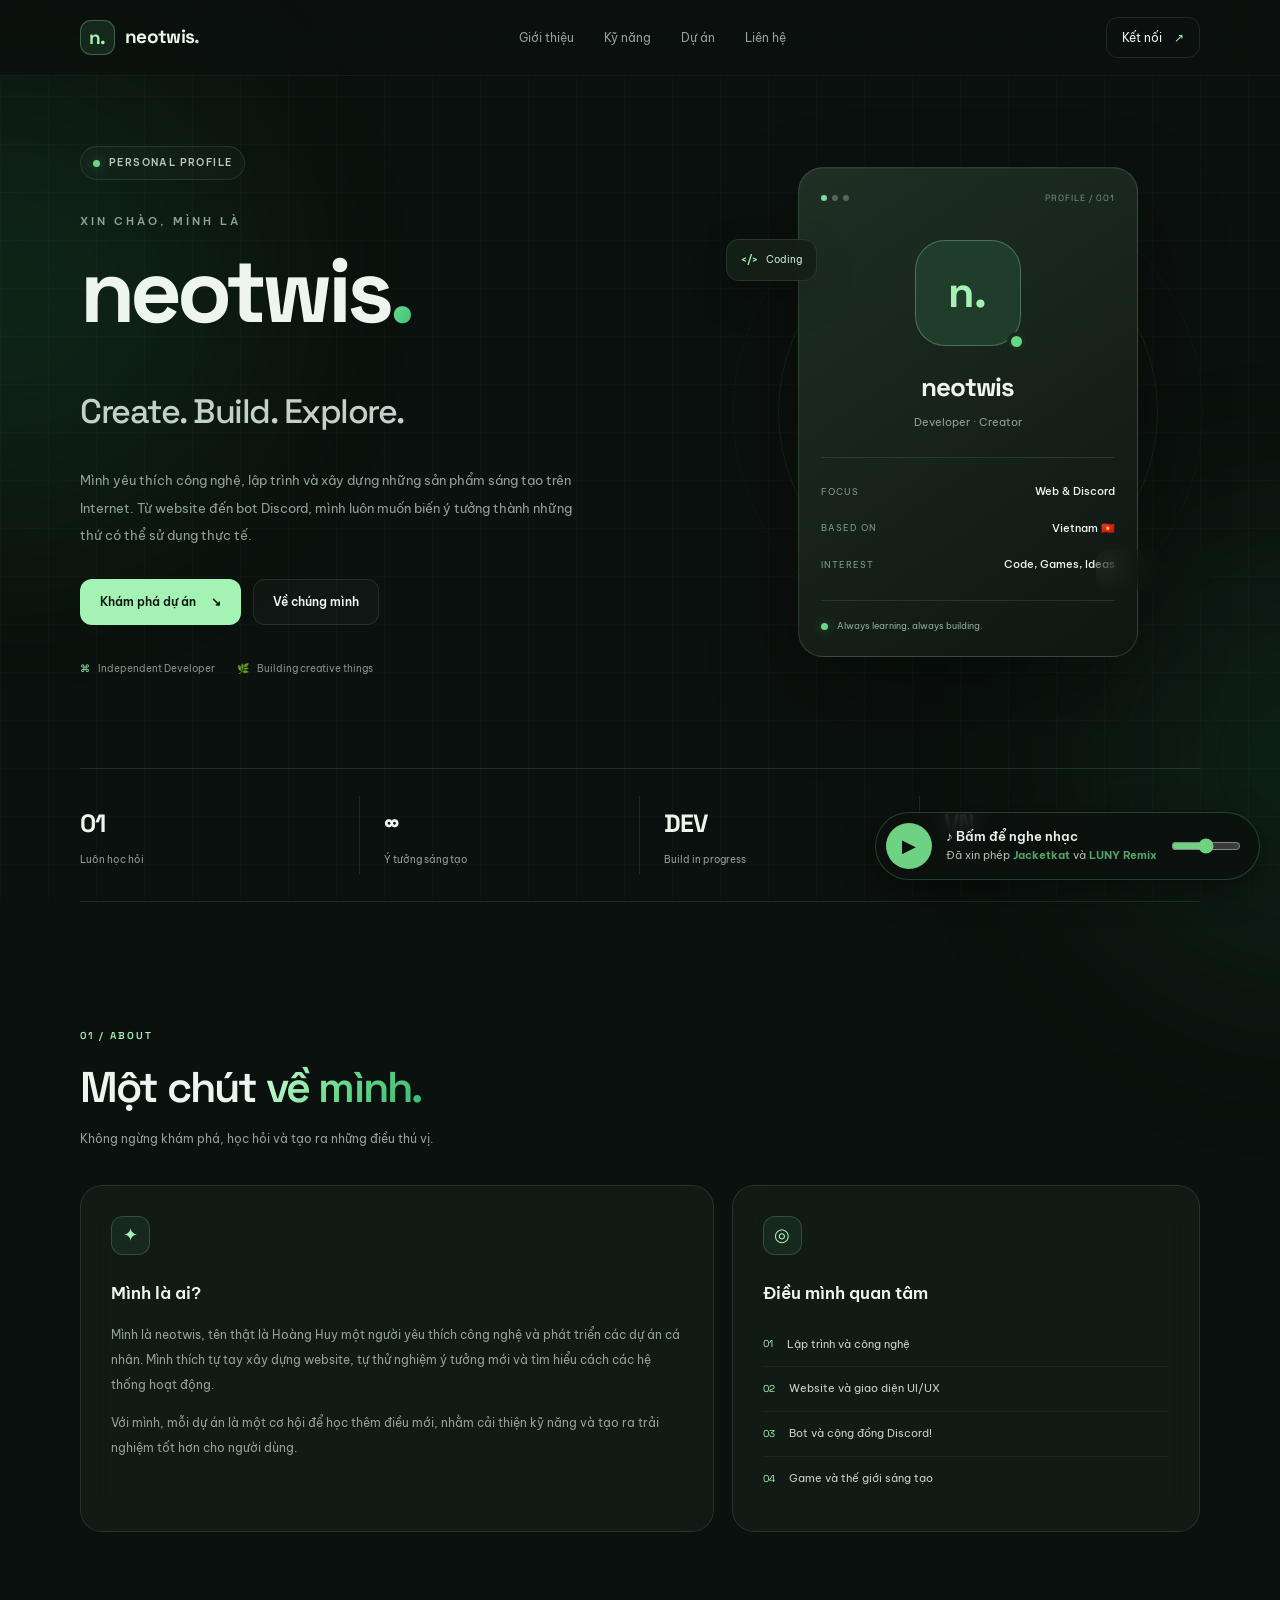
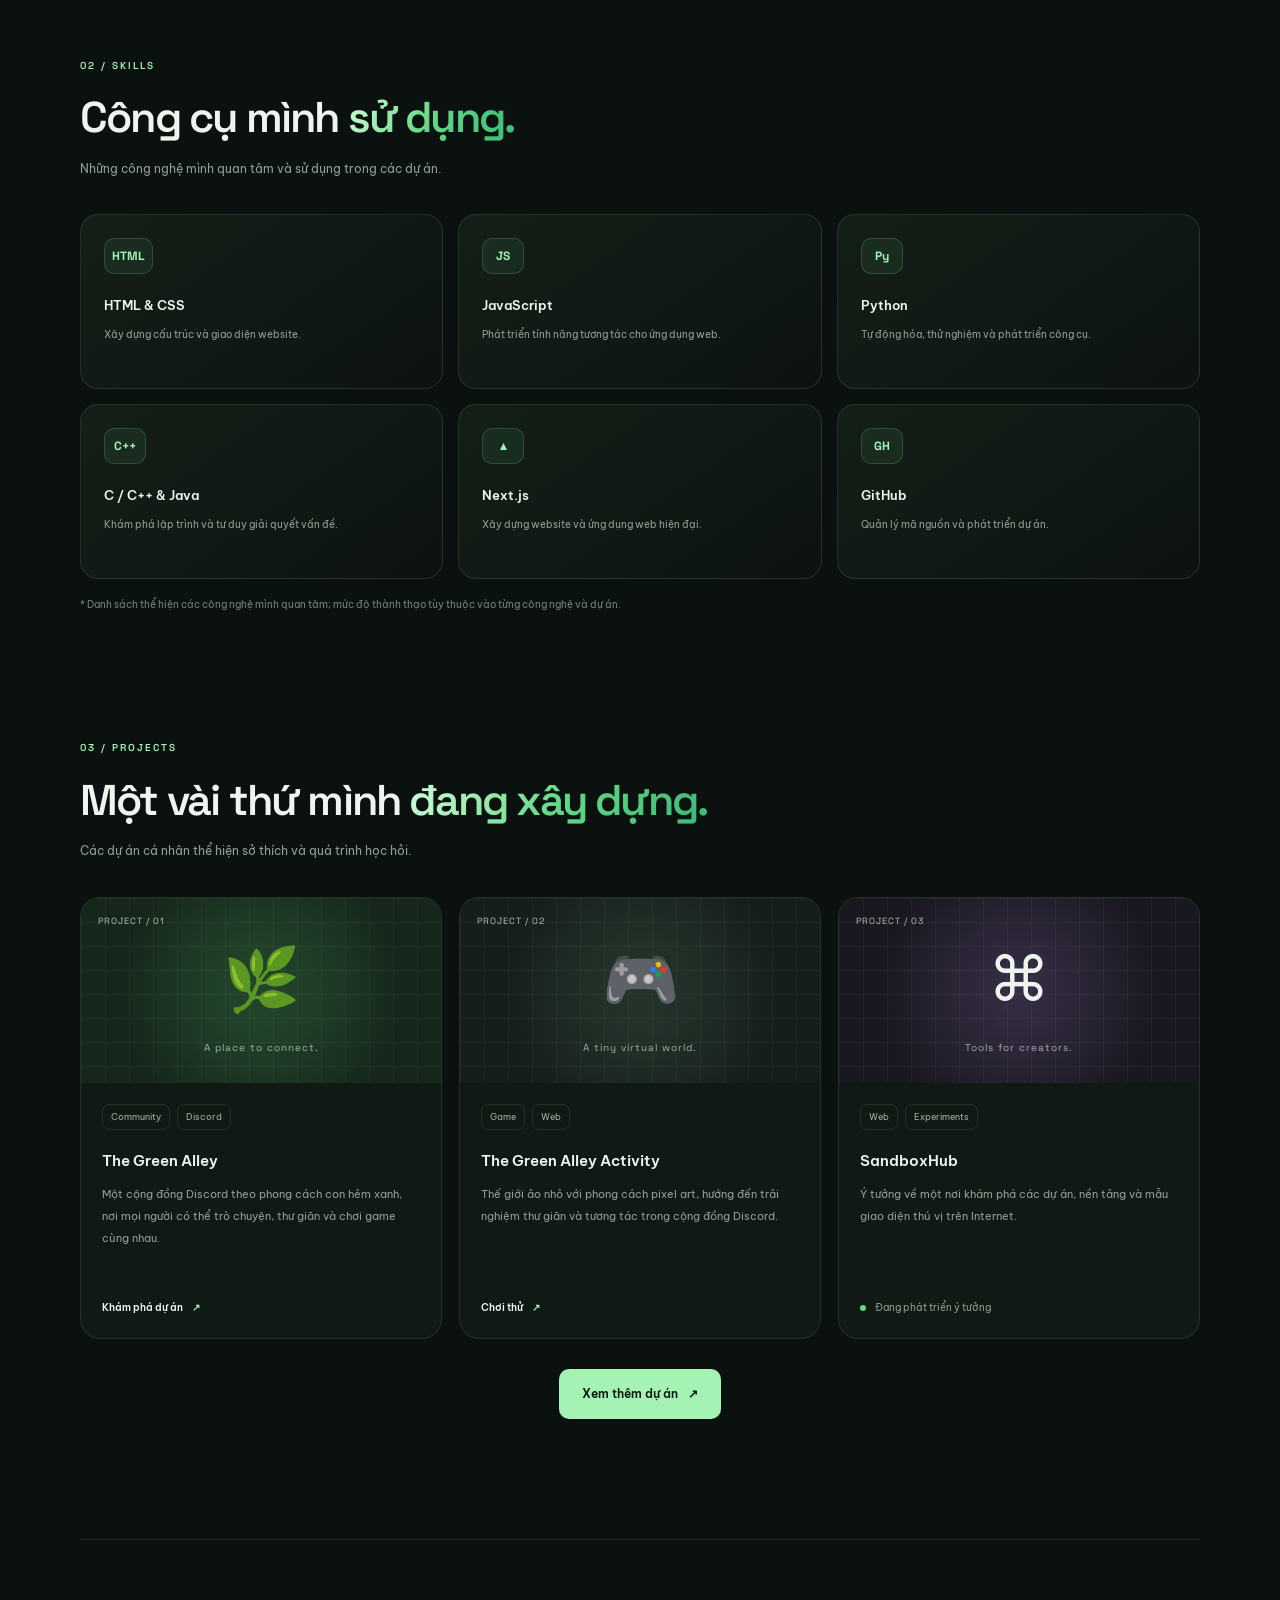
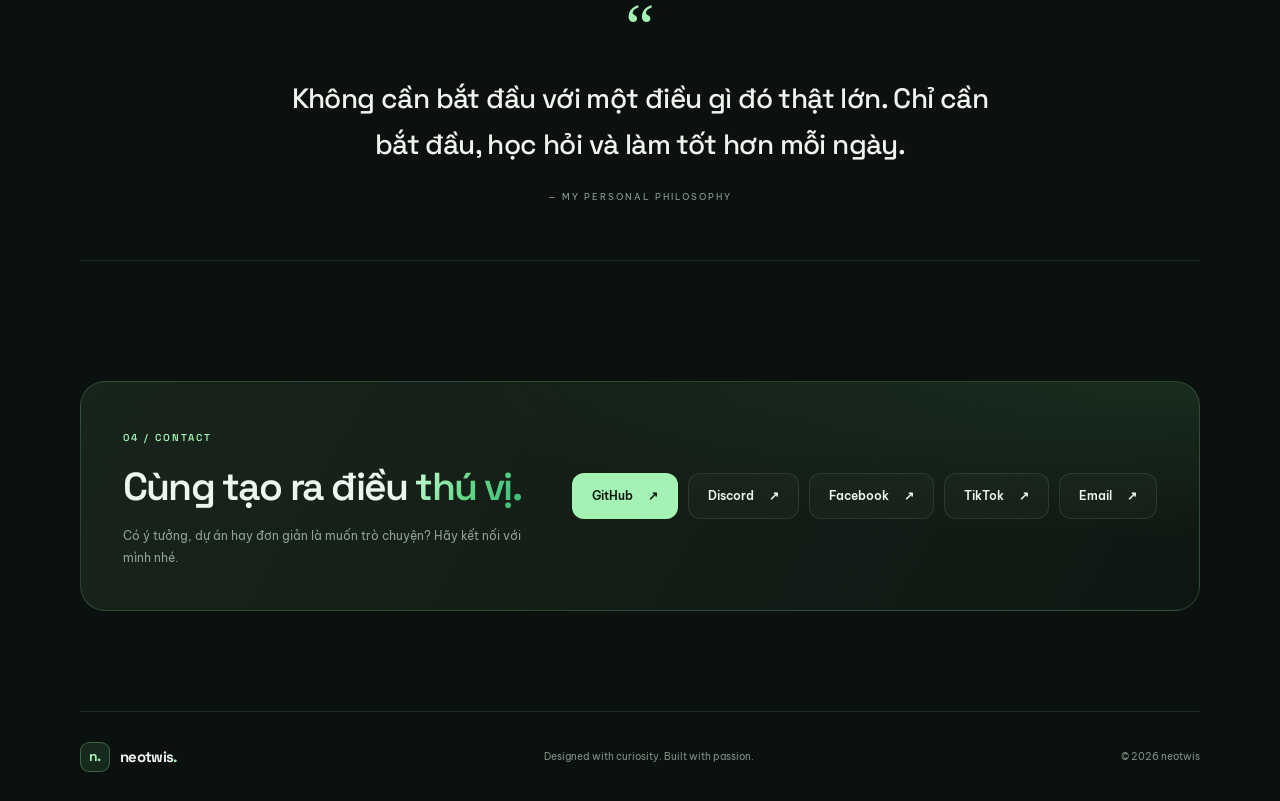
==== commit 8705cb9d: "Update index.html" ====
--- a/index.html
+++ b/index.html
@@ -30,6 +30,106 @@
     .projects-more .button:hover {
       transform: translateY(-2px);
       box-shadow: 0 8px 24px rgba(110, 210, 130, 0.18);
+    }
+
+    /* ===== MUSIC WIDGET ===== */
+    #yt-player-wrap {
+      position: fixed;
+      left: -9999px;
+      top: 0;
+      width: 200px;
+      height: 200px;
+      opacity: 0;
+      pointer-events: none;
+    }
+
+    .music-widget {
+      position: fixed;
+      right: 20px;
+      bottom: 20px;
+      z-index: 999;
+      display: flex;
+      align-items: center;
+      gap: 14px;
+      max-width: calc(100vw - 40px);
+      padding: 10px 18px 10px 10px;
+      border-radius: 999px;
+      border: 1px solid rgba(110, 210, 130, 0.25);
+      background: rgba(11, 17, 14, 0.82);
+      backdrop-filter: blur(12px);
+      -webkit-backdrop-filter: blur(12px);
+      box-shadow: 0 10px 34px rgba(0, 0, 0, 0.4);
+      color: #e8f5ea;
+      font-family: "Be Vietnam Pro", sans-serif;
+    }
+
+    .music-toggle {
+      position: relative;
+      flex-shrink: 0;
+      width: 46px;
+      height: 46px;
+      border: 0;
+      border-radius: 50%;
+      cursor: pointer;
+      font-size: 18px;
+      color: #0b110e;
+      background: #6ed282;
+      transition: transform 0.2s ease, box-shadow 0.2s ease;
+    }
+
+    .music-toggle:hover {
+      transform: scale(1.06);
+      box-shadow: 0 0 0 6px rgba(110, 210, 130, 0.18);
+    }
+
+    .music-widget.is-playing .music-toggle {
+      animation: music-pulse 2s ease-in-out infinite;
+    }
+
+    @keyframes music-pulse {
+      0%, 100% { box-shadow: 0 0 0 0 rgba(110, 210, 130, 0.45); }
+      50% { box-shadow: 0 0 0 9px rgba(110, 210, 130, 0); }
+    }
+
+    .music-meta {
+      display: flex;
+      flex-direction: column;
+      gap: 3px;
+      min-width: 0;
+    }
+
+    .music-title {
+      font-size: 0.82rem;
+      font-weight: 600;
+      line-height: 1.2;
+    }
+
+    .music-credit {
+      font-size: 0.7rem;
+      line-height: 1.3;
+      opacity: 0.75;
+    }
+
+    .music-credit b {
+      color: #6ed282;
+      font-weight: 700;
+    }
+
+    .music-volume {
+      width: 70px;
+      accent-color: #6ed282;
+      cursor: pointer;
+    }
+
+    @media (max-width: 560px) {
+      .music-widget {
+        right: 12px;
+        bottom: 12px;
+        gap: 10px;
+      }
+      .music-volume {
+        display: none;
+      }
     }
   </style>
 
@@ -389,8 +489,152 @@
     <span class="footer-copy">© <span id="year"></span> neotwis</span>
   </footer>
 
+  <!-- ===== MUSIC WIDGET (player YouTube ẩn, chỉ phát âm thanh) ===== -->
+  <div id="yt-player-wrap" aria-hidden="true">
+    <div id="yt-player"></div>
+  </div>
+
+  <div class="music-widget" id="music-widget">
+    <button class="music-toggle" id="music-toggle" type="button" aria-label="Phát nhạc">▶</button>
+
+    <div class="music-meta">
+      <span class="music-title" id="music-title">♪ Bấm để nghe nhạc</span>
+      <span class="music-credit">Đã xin phép <b>Jacketkat</b> và <b>LUNY Remix</b></span>
+    </div>
+
+    <input
+      class="music-volume"
+      id="music-volume"
+      type="range"
+      min="0"
+      max="100"
+      value="50"
+      aria-label="Âm lượng"
+    />
+  </div>
+
   <script>
     document.getElementById("year").textContent = new Date().getFullYear();
   </script>
+
+  <script>
+    (function () {
+      var VIDEO_ID = "o2WqugLvzZM";
+      var player = null;
+      var ready = false;
+      var started = false;
+
+      var widget = document.getElementById("music-widget");
+      var toggle = document.getElementById("music-toggle");
+      var title = document.getElementById("music-title");
+      var volume = document.getElementById("music-volume");
+
+      // Nạp YouTube IFrame API
+      var tag = document.createElement("script");
+      tag.src = "https://www.youtube.com/iframe_api";
+      document.head.appendChild(tag);
+
+      window.onYouTubeIframeAPIReady = function () {
+        var vars = {
+          autoplay: 0,
+          controls: 0,
+          disablekb: 1,
+          fs: 0,
+          rel: 0,
+          playsinline: 1,
+          modestbranding: 1
+        };
+        if (location.protocol.indexOf("http") === 0) {
+          vars.origin = location.origin;
+        }
+
+        player = new YT.Player("yt-player", {
+          width: "200",
+          height: "200",
+          videoId: VIDEO_ID,
+          playerVars: vars,
+          events: {
+            onReady: onReady,
+            onStateChange: onStateChange,
+            onError: onError
+          }
+        });
+      };
+
+      function onReady() {
+        ready = true;
+        player.setVolume(Number(volume.value));
+        try {
+          var data = player.getVideoData();
+          if (data && data.title) {
+            title.textContent = "♪ " + data.title;
+          }
+        } catch (e) {}
+      }
+
+      function onStateChange(e) {
+        if (e.data === YT.PlayerState.PLAYING) {
+          setUI(true);
+          try {
+            var data = player.getVideoData();
+            if (data && data.title) title.textContent = "♪ " + data.title;
+          } catch (err) {}
+        } else if (e.data === YT.PlayerState.PAUSED) {
+          setUI(false);
+        } else if (e.data === YT.PlayerState.ENDED) {
+          player.seekTo(0);
+          player.playVideo(); // lặp lại
+        }
+      }
+
+      function onError() {
+        setUI(false);
+        title.textContent = "Không phát được nhạc";
+      }
+
+      function setUI(isPlaying) {
+        widget.classList.toggle("is-playing", isPlaying);
+        toggle.textContent = isPlaying ? "❚❚" : "▶";
+        toggle.setAttribute("aria-label", isPlaying ? "Tạm dừng nhạc" : "Phát nhạc");
+      }
+
+      function play() {
+        if (!ready) return;
+        started = true;
+        player.playVideo();
+      }
+
+      function pause() {
+        if (!ready) return;
+        player.pauseVideo();
+      }
+
+      toggle.addEventListener("click", function () {
+        if (!ready) return;
+        var state = player.getPlayerState();
+        if (state === YT.PlayerState.PLAYING) {
+          pause();
+        } else {
+          play();
+        }
+      });
+
+      volume.addEventListener("input", function () {
+        if (ready) player.setVolume(Number(volume.value));
+      });
+
+      // Tự phát nhạc ở lần tương tác đầu tiên của người xem
+      // (trình duyệt không cho tự phát có tiếng khi chưa có tương tác).
+      // Muốn tắt tính năng này: xóa đoạn bên dưới.
+      function firstInteraction(e) {
+        if (started) return;
+        if (e.target && e.target.closest && e.target.closest("#music-widget")) return;
+        play();
+      }
+      ["pointerdown", "keydown", "touchstart"].forEach(function (evt) {
+        document.addEventListener(evt, firstInteraction, { once: true, passive: true });
+      });
+    })();
+  </script>
 </body>
 </html>
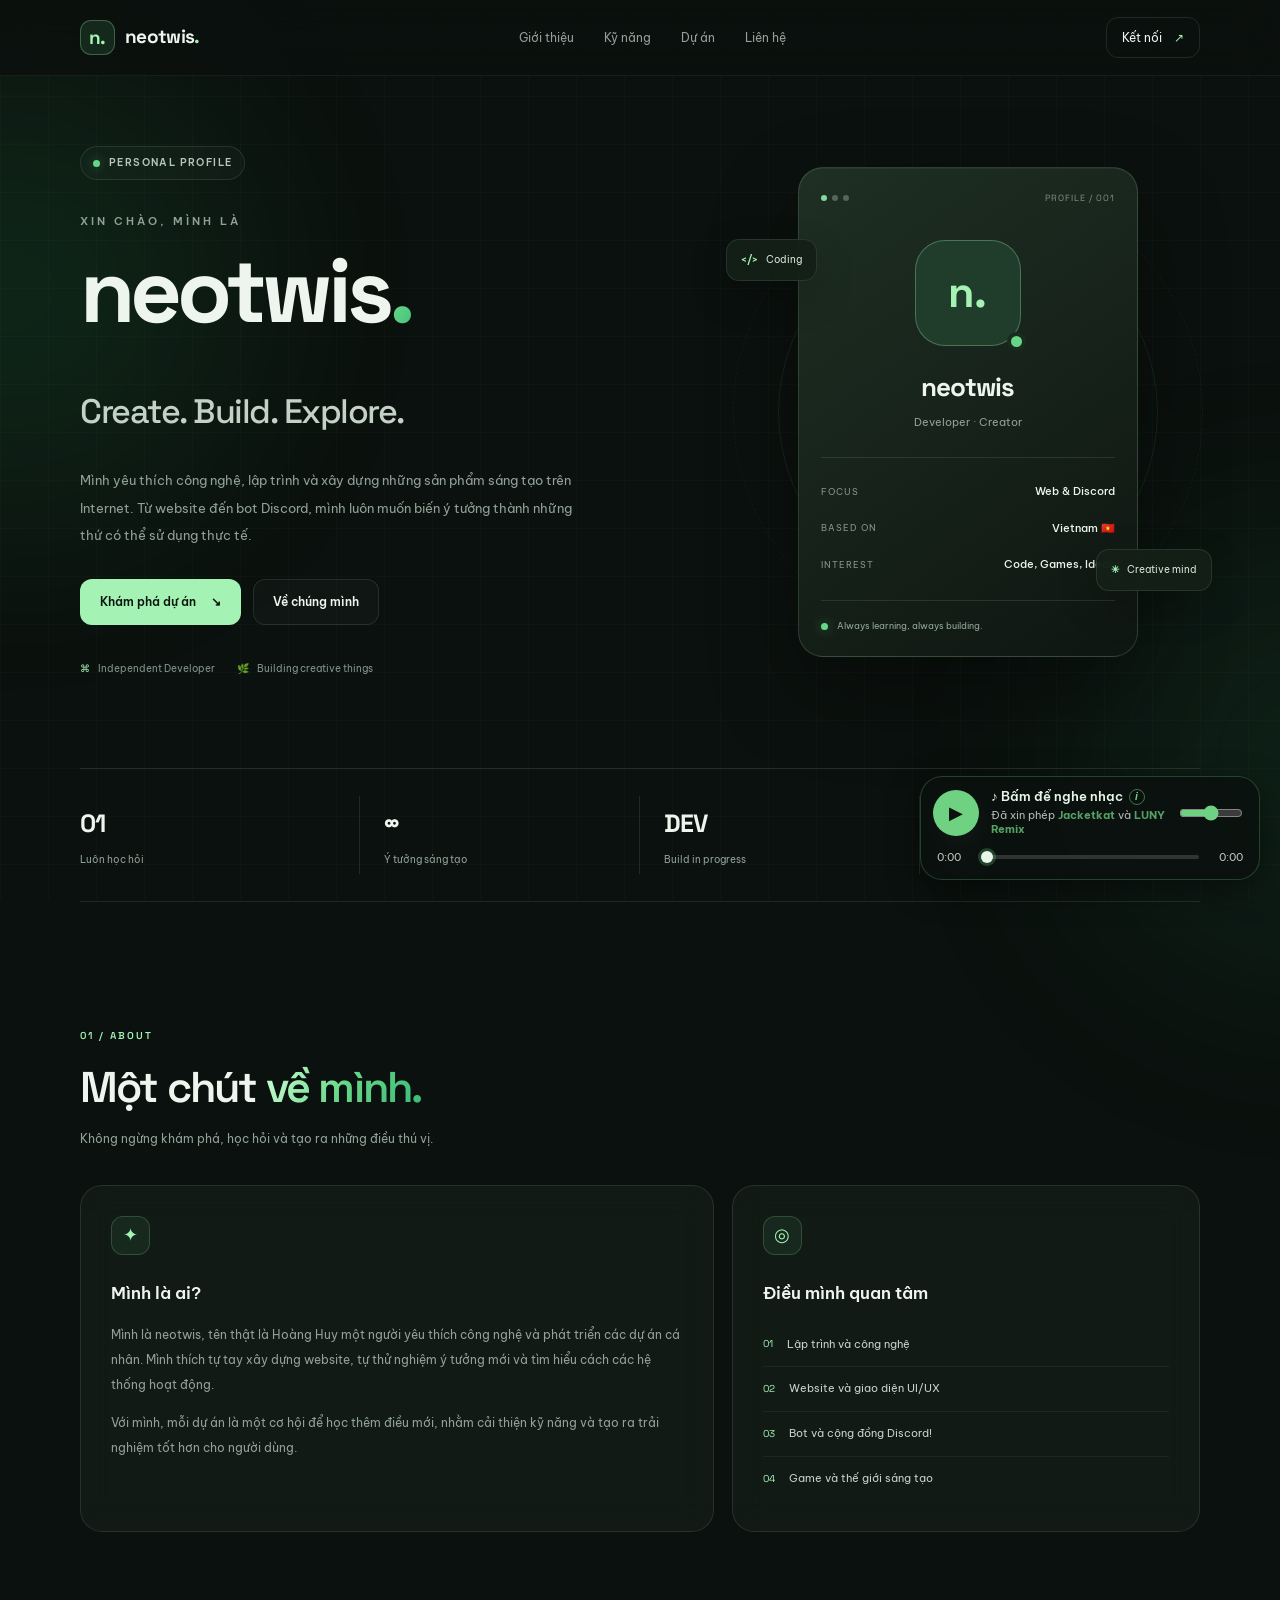
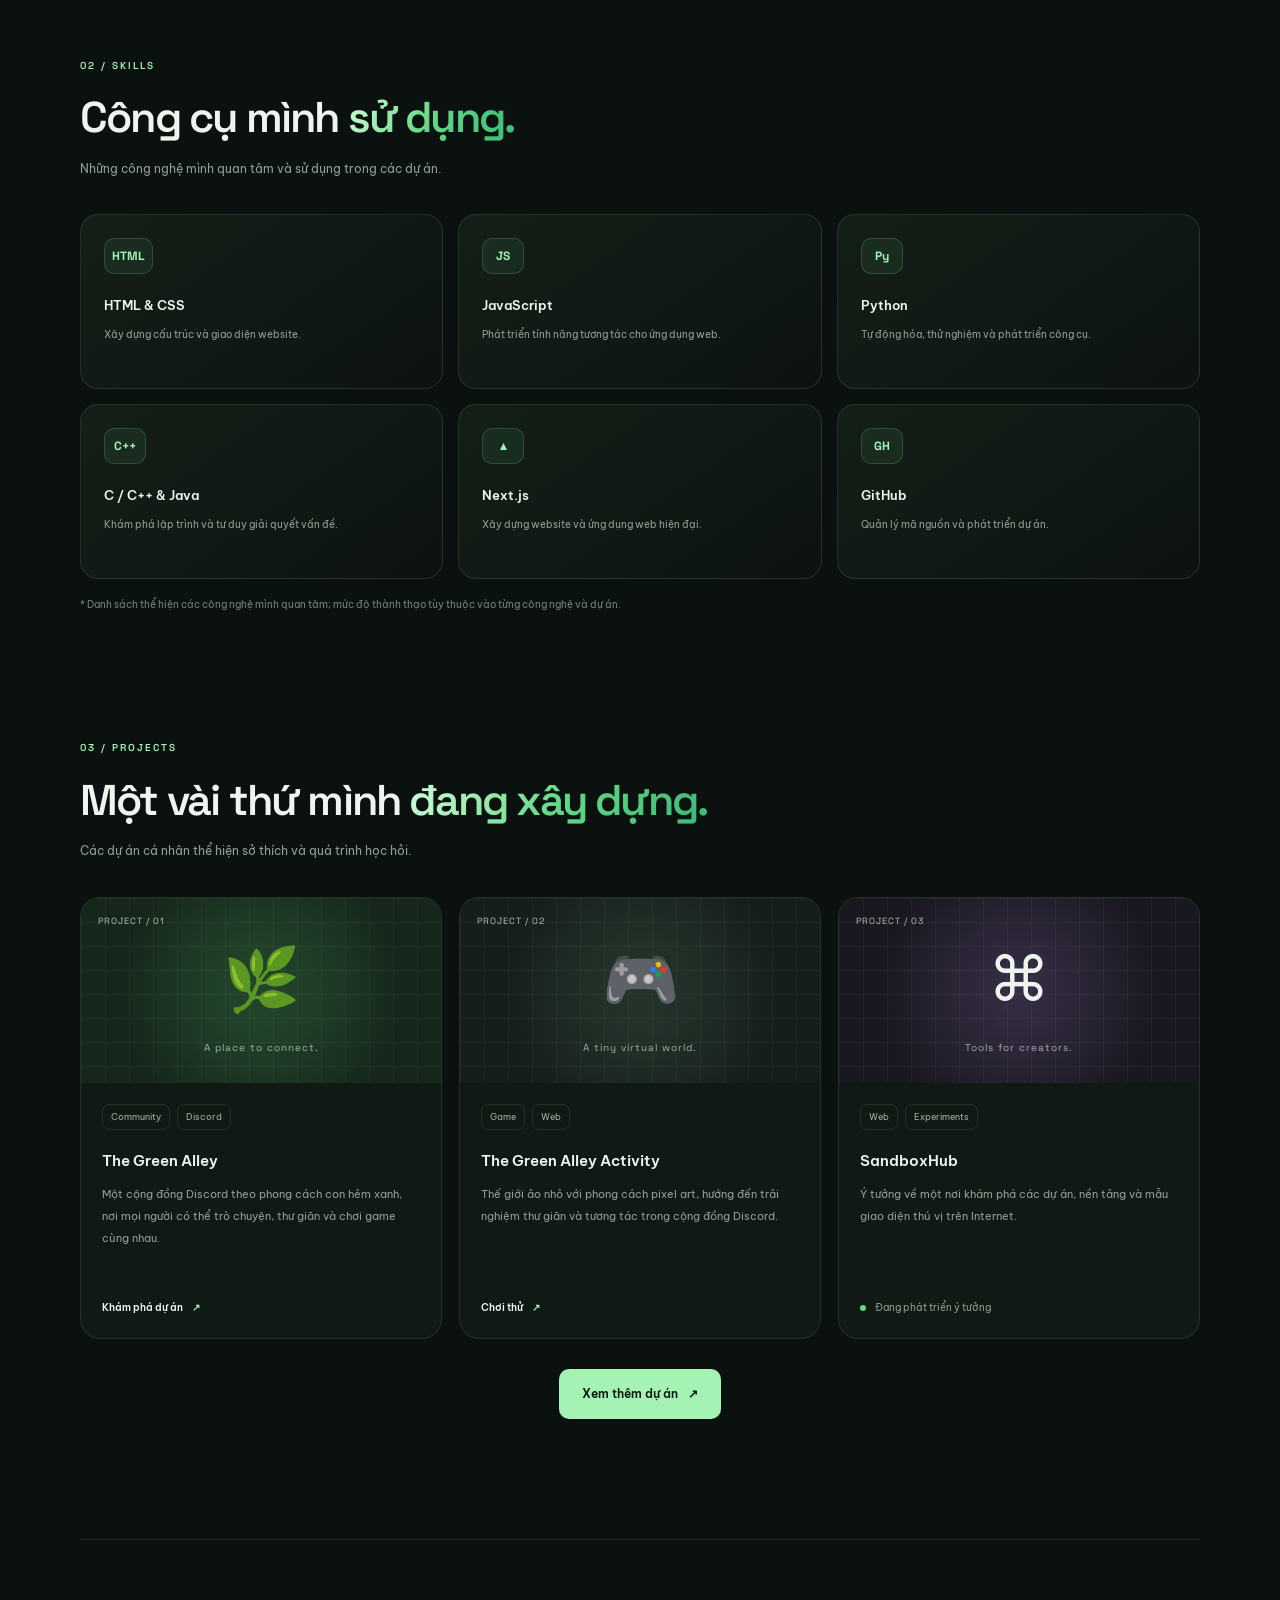
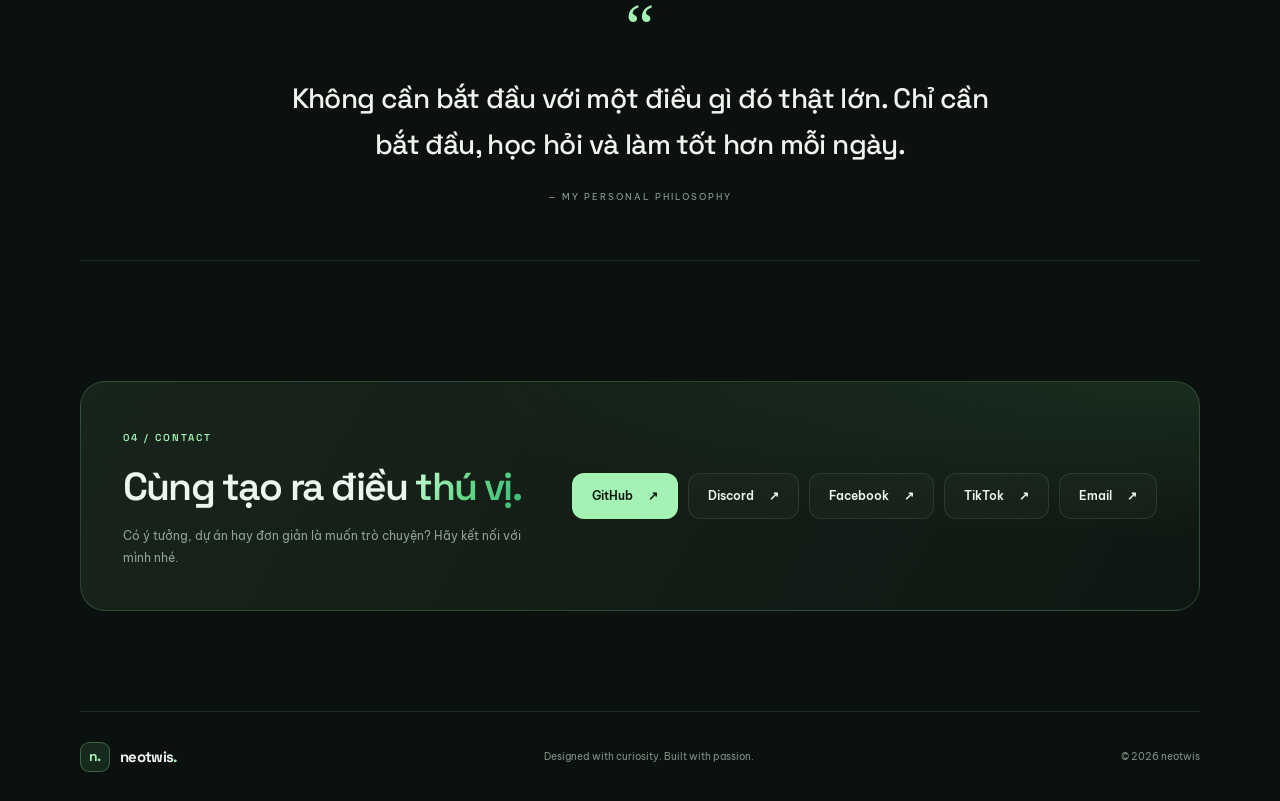
==== commit 0bcfa138: "Update index.html" ====
--- a/index.html
+++ b/index.html
@@ -48,19 +48,26 @@
       right: 20px;
       bottom: 20px;
       z-index: 999;
+      width: 340px;
+      max-width: calc(100vw - 40px);
       display: flex;
-      align-items: center;
-      gap: 14px;
-      max-width: calc(100vw - 40px);
-      padding: 10px 18px 10px 10px;
-      border-radius: 999px;
+      flex-direction: column;
+      gap: 10px;
+      padding: 12px 16px 12px 12px;
+      border-radius: 22px;
       border: 1px solid rgba(110, 210, 130, 0.25);
-      background: rgba(11, 17, 14, 0.82);
+      background: rgba(11, 17, 14, 0.86);
       backdrop-filter: blur(12px);
       -webkit-backdrop-filter: blur(12px);
       box-shadow: 0 10px 34px rgba(0, 0, 0, 0.4);
       color: #e8f5ea;
       font-family: "Be Vietnam Pro", sans-serif;
+    }
+
+    .music-main {
+      display: flex;
+      align-items: center;
+      gap: 12px;
     }
 
     .music-toggle {
@@ -92,16 +99,51 @@
     }
 
     .music-meta {
+      flex: 1;
+      min-width: 0;
       display: flex;
       flex-direction: column;
       gap: 3px;
-      min-width: 0;
+      padding: 0;
+      border: 0;
+      background: none;
+      color: inherit;
+      font: inherit;
+      text-align: left;
+      cursor: pointer;
     }
 
     .music-title {
+      display: flex;
+      align-items: center;
+      gap: 6px;
       font-size: 0.82rem;
       font-weight: 600;
       line-height: 1.2;
+    }
+
+    .music-title-text {
+      overflow: hidden;
+      text-overflow: ellipsis;
+      white-space: nowrap;
+    }
+
+    .music-info-icon {
+      flex-shrink: 0;
+      display: inline-grid;
+      place-items: center;
+      width: 16px;
+      height: 16px;
+      border-radius: 50%;
+      font-size: 0.65rem;
+      font-style: italic;
+      font-weight: 700;
+      color: #6ed282;
+      border: 1px solid rgba(110, 210, 130, 0.5);
+    }
+
+    .music-meta:hover .music-info-icon {
+      background: rgba(110, 210, 130, 0.15);
     }
 
     .music-credit {
@@ -116,16 +158,217 @@
     }
 
     .music-volume {
-      width: 70px;
+      width: 64px;
       accent-color: #6ed282;
       cursor: pointer;
+    }
+
+    /* ----- Thanh tiến trình ----- */
+    .music-progress {
+      display: flex;
+      align-items: center;
+      gap: 10px;
+      padding-left: 4px;
+    }
+
+    .music-time {
+      flex-shrink: 0;
+      min-width: 34px;
+      font-size: 0.7rem;
+      font-variant-numeric: tabular-nums;
+      opacity: 0.8;
+    }
+
+    .music-time.end {
+      text-align: right;
+    }
+
+    .music-seek {
+      --p: 0%;
+      flex: 1;
+      min-width: 0;
+      height: 14px;
+      margin: 0;
+      background: transparent;
+      cursor: pointer;
+      -webkit-appearance: none;
+      appearance: none;
+    }
+
+    .music-seek::-webkit-slider-runnable-track {
+      height: 4px;
+      border-radius: 4px;
+      background: linear-gradient(to right, #6ed282 var(--p), rgba(255, 255, 255, 0.15) var(--p));
+    }
+
+    .music-seek::-moz-range-track {
+      height: 4px;
+      border-radius: 4px;
+      background: rgba(255, 255, 255, 0.15);
+    }
+
+    .music-seek::-moz-range-progress {
+      height: 4px;
+      border-radius: 4px;
+      background: #6ed282;
+    }
+
+    .music-seek::-webkit-slider-thumb {
+      -webkit-appearance: none;
+      width: 12px;
+      height: 12px;
+      margin-top: -4px;
+      border-radius: 50%;
+      border: 0;
+      background: #e8f5ea;
+      box-shadow: 0 0 0 3px rgba(110, 210, 130, 0.25);
+    }
+
+    .music-seek::-moz-range-thumb {
+      width: 12px;
+      height: 12px;
+      border-radius: 50%;
+      border: 0;
+      background: #e8f5ea;
+      box-shadow: 0 0 0 3px rgba(110, 210, 130, 0.25);
+    }
+
+    /* ----- Bảng thông tin chi tiết ----- */
+    .music-details {
+      position: absolute;
+      right: 0;
+      bottom: calc(100% + 12px);
+      width: 100%;
+      padding: 18px;
+      border-radius: 18px;
+      border: 1px solid rgba(110, 210, 130, 0.25);
+      background: rgba(11, 17, 14, 0.94);
+      backdrop-filter: blur(14px);
+      -webkit-backdrop-filter: blur(14px);
+      box-shadow: 0 14px 40px rgba(0, 0, 0, 0.5);
+      opacity: 0;
+      visibility: hidden;
+      transform: translateY(8px);
+      transition: opacity 0.2s ease, transform 0.2s ease, visibility 0.2s;
+    }
+
+    .music-details.open {
+      opacity: 1;
+      visibility: visible;
+      transform: translateY(0);
+    }
+
+    .details-head {
+      display: flex;
+      align-items: flex-start;
+      justify-content: space-between;
+      gap: 10px;
+      margin-bottom: 12px;
+    }
+
+    .details-label {
+      font-size: 0.65rem;
+      letter-spacing: 0.12em;
+      color: #6ed282;
+      font-weight: 700;
+    }
+
+    .details-close {
+      flex-shrink: 0;
+      width: 26px;
+      height: 26px;
+      border: 0;
+      border-radius: 50%;
+      cursor: pointer;
+      color: #e8f5ea;
+      background: rgba(255, 255, 255, 0.08);
+    }
+
+    .details-close:hover {
+      background: rgba(255, 255, 255, 0.16);
+    }
+
+    .details-title {
+      margin: 0 0 4px;
+      font-size: 1rem;
+      line-height: 1.35;
+      word-break: break-word;
+    }
+
+    .details-channel {
+      margin: 0 0 14px;
+      font-size: 0.78rem;
+      opacity: 0.7;
+    }
+
+    .details-list {
+      display: flex;
+      flex-direction: column;
+      gap: 10px;
+      margin: 0 0 14px;
+      padding: 12px 0;
+      border-top: 1px solid rgba(255, 255, 255, 0.08);
+      border-bottom: 1px solid rgba(255, 255, 255, 0.08);
+    }
+
+    .details-row {
+      display: flex;
+      flex-direction: column;
+      gap: 2px;
+      font-size: 0.78rem;
+      line-height: 1.5;
+    }
+
+    .details-row dt {
+      font-size: 0.65rem;
+      letter-spacing: 0.1em;
+      text-transform: uppercase;
+      opacity: 0.55;
+    }
+
+    .details-row dd {
+      margin: 0;
+    }
+
+    .details-row b {
+      color: #6ed282;
+    }
+
+    .details-link {
+      display: inline-flex;
+      align-items: center;
+      justify-content: center;
+      gap: 8px;
+      width: 100%;
+      padding: 10px 14px;
+      border-radius: 10px;
+      text-decoration: none;
+      font-size: 0.82rem;
+      font-weight: 600;
+      color: #0b110e;
+      background: #6ed282;
+      transition: transform 0.2s ease, box-shadow 0.2s ease;
+    }
+
+    .details-link:hover {
+      transform: translateY(-2px);
+      box-shadow: 0 8px 22px rgba(110, 210, 130, 0.25);
+    }
+
+    .details-thanks {
+      margin: 12px 0 0;
+      font-size: 0.7rem;
+      line-height: 1.5;
+      opacity: 0.6;
+      text-align: center;
     }
 
     @media (max-width: 560px) {
       .music-widget {
         right: 12px;
         bottom: 12px;
-        gap: 10px;
+        width: calc(100vw - 24px);
+        max-width: none;
       }
       .music-volume {
         display: none;
@@ -495,22 +738,82 @@
   </div>
 
   <div class="music-widget" id="music-widget">
-    <button class="music-toggle" id="music-toggle" type="button" aria-label="Phát nhạc">▶</button>
-
-    <div class="music-meta">
-      <span class="music-title" id="music-title">♪ Bấm để nghe nhạc</span>
-      <span class="music-credit">Đã xin phép <b>Jacketkat</b> và <b>LUNY Remix</b></span>
+
+    <!-- Bảng thông tin chi tiết -->
+    <div class="music-details" id="music-details" role="dialog" aria-label="Thông tin bài nhạc">
+      <div class="details-head">
+        <span class="details-label">♪ NOW PLAYING</span>
+        <button class="details-close" id="details-close" type="button" aria-label="Đóng">✕</button>
+      </div>
+
+      <h4 class="details-title" id="details-title">Đang tải thông tin...</h4>
+      <p class="details-channel" id="details-channel">—</p>
+
+      <dl class="details-list">
+        <div class="details-row">
+          <dt>Nguồn</dt>
+          <dd>YouTube — bài nhạc được đăng bởi chính nghệ sĩ.</dd>
+        </div>
+        <div class="details-row">
+          <dt>Bản quyền</dt>
+          <dd>Thuộc về <b>Jacketkat</b> và <b>LUNY Remix</b>.</dd>
+        </div>
+        <div class="details-row">
+          <dt>Quyền sử dụng</dt>
+          <dd>Đã xin phép <b>Jacketkat</b> và <b>LUNY Remix</b> trước khi sử dụng trên trang này.</dd>
+        </div>
+      </dl>
+
+      <a
+        class="details-link"
+        href="https://www.youtube.com/watch?v=o2WqugLvzZM"
+        target="_blank"
+        rel="noopener noreferrer"
+      >
+        Nghe trên YouTube <span aria-hidden="true">↗</span>
+      </a>
+
+      <p class="details-thanks">
+        Cảm ơn các nghệ sĩ đã cho phép mình sử dụng bản nhạc này. Hãy ủng hộ họ nhé 💚
+      </p>
     </div>
 
-    <input
-      class="music-volume"
-      id="music-volume"
-      type="range"
-      min="0"
-      max="100"
-      value="50"
-      aria-label="Âm lượng"
-    />
+    <div class="music-main">
+      <button class="music-toggle" id="music-toggle" type="button" aria-label="Phát nhạc">▶</button>
+
+      <button class="music-meta" id="music-info-btn" type="button" aria-expanded="false" aria-controls="music-details">
+        <span class="music-title">
+          <span class="music-title-text" id="music-title">♪ Bấm để nghe nhạc</span>
+          <span class="music-info-icon" aria-hidden="true">i</span>
+        </span>
+        <span class="music-credit">Đã xin phép <b>Jacketkat</b> và <b>LUNY Remix</b></span>
+      </button>
+
+      <input
+        class="music-volume"
+        id="music-volume"
+        type="range"
+        min="0"
+        max="100"
+        value="50"
+        aria-label="Âm lượng"
+      />
+    </div>
+
+    <div class="music-progress">
+      <span class="music-time" id="time-current">0:00</span>
+      <input
+        class="music-seek"
+        id="music-seek"
+        type="range"
+        min="0"
+        max="100"
+        step="0.1"
+        value="0"
+        aria-label="Tua nhạc"
+      />
+      <span class="music-time end" id="time-total">0:00</span>
+    </div>
   </div>
 
   <script>
@@ -523,13 +826,77 @@
       var player = null;
       var ready = false;
       var started = false;
+      var dragging = false;
+      var timer = null;
 
       var widget = document.getElementById("music-widget");
       var toggle = document.getElementById("music-toggle");
       var title = document.getElementById("music-title");
       var volume = document.getElementById("music-volume");
-
-      // Nạp YouTube IFrame API
+      var seek = document.getElementById("music-seek");
+      var timeCurrent = document.getElementById("time-current");
+      var timeTotal = document.getElementById("time-total");
+      var infoBtn = document.getElementById("music-info-btn");
+      var details = document.getElementById("music-details");
+      var detailsClose = document.getElementById("details-close");
+      var detailsTitle = document.getElementById("details-title");
+      var detailsChannel = document.getElementById("details-channel");
+
+      // ---------- Tiện ích ----------
+      function fmt(sec) {
+        sec = Math.max(0, Math.floor(sec || 0));
+        var h = Math.floor(sec / 3600);
+        var m = Math.floor((sec % 3600) / 60);
+        var s = sec % 60;
+        var ss = (s < 10 ? "0" : "") + s;
+        if (h > 0) return h + ":" + (m < 10 ? "0" : "") + m + ":" + ss;
+        return m + ":" + ss;
+      }
+
+      function setSeekVisual(percent) {
+        seek.style.setProperty("--p", percent + "%");
+      }
+
+      function refreshInfo() {
+        try {
+          var data = player.getVideoData();
+          if (data && data.title) {
+            title.textContent = "♪ " + data.title;
+            detailsTitle.textContent = data.title;
+          }
+          if (data && data.author) {
+            detailsChannel.textContent = "Kênh: " + data.author;
+          }
+        } catch (e) {}
+      }
+
+      function updateProgress() {
+        if (!ready || dragging) return;
+        var cur = 0, dur = 0;
+        try {
+          cur = player.getCurrentTime() || 0;
+          dur = player.getDuration() || 0;
+        } catch (e) {}
+        timeCurrent.textContent = fmt(cur);
+        timeTotal.textContent = fmt(dur);
+        var pct = dur > 0 ? (cur / dur) * 100 : 0;
+        seek.value = pct;
+        setSeekVisual(pct);
+      }
+
+      function startTimer() {
+        stopTimer();
+        timer = setInterval(updateProgress, 500);
+      }
+
+      function stopTimer() {
+        if (timer) {
+          clearInterval(timer);
+          timer = null;
+        }
+      }
+
+      // ---------- Nạp YouTube IFrame API ----------
       var tag = document.createElement("script");
       tag.src = "https://www.youtube.com/iframe_api";
       document.head.appendChild(tag);
@@ -564,32 +931,31 @@
       function onReady() {
         ready = true;
         player.setVolume(Number(volume.value));
-        try {
-          var data = player.getVideoData();
-          if (data && data.title) {
-            title.textContent = "♪ " + data.title;
-          }
-        } catch (e) {}
+        refreshInfo();
+        updateProgress();
       }
 
       function onStateChange(e) {
         if (e.data === YT.PlayerState.PLAYING) {
           setUI(true);
-          try {
-            var data = player.getVideoData();
-            if (data && data.title) title.textContent = "♪ " + data.title;
-          } catch (err) {}
+          refreshInfo();
+          updateProgress();
+          startTimer();
         } else if (e.data === YT.PlayerState.PAUSED) {
           setUI(false);
+          updateProgress();
+          stopTimer();
         } else if (e.data === YT.PlayerState.ENDED) {
-          player.seekTo(0);
+          player.seekTo(0, true);
           player.playVideo(); // lặp lại
         }
       }
 
       function onError() {
         setUI(false);
+        stopTimer();
         title.textContent = "Không phát được nhạc";
+        detailsTitle.textContent = "Không phát được nhạc";
       }
 
       function setUI(isPlaying) {
@@ -609,6 +975,7 @@
         player.pauseVideo();
       }
 
+      // ---------- Điều khiển ----------
       toggle.addEventListener("click", function () {
         if (!ready) return;
         var state = player.getPlayerState();
@@ -623,7 +990,59 @@
         if (ready) player.setVolume(Number(volume.value));
       });
 
-      // Tự phát nhạc ở lần tương tác đầu tiên của người xem
+      // Tua nhạc
+      seek.addEventListener("input", function () {
+        dragging = true;
+        var pct = Number(seek.value);
+        setSeekVisual(pct);
+        if (ready) {
+          var dur = player.getDuration() || 0;
+          timeCurrent.textContent = fmt((pct / 100) * dur);
+        }
+      });
+
+      seek.addEventListener("change", function () {
+        if (ready) {
+          var dur = player.getDuration() || 0;
+          player.seekTo((Number(seek.value) / 100) * dur, true);
+        }
+        dragging = false;
+        updateProgress();
+      });
+
+      // ---------- Bảng thông tin ----------
+      function openDetails() {
+        details.classList.add("open");
+        infoBtn.setAttribute("aria-expanded", "true");
+        if (ready) refreshInfo();
+      }
+
+      function closeDetails() {
+        details.classList.remove("open");
+        infoBtn.setAttribute("aria-expanded", "false");
+      }
+
+      infoBtn.addEventListener("click", function () {
+        if (details.classList.contains("open")) {
+          closeDetails();
+        } else {
+          openDetails();
+        }
+      });
+
+      detailsClose.addEventListener("click", closeDetails);
+
+      document.addEventListener("click", function (e) {
+        if (!details.classList.contains("open")) return;
+        if (e.target.closest && e.target.closest("#music-widget")) return;
+        closeDetails();
+      });
+
+      document.addEventListener("keydown", function (e) {
+        if (e.key === "Escape") closeDetails();
+      });
+
+      // ---------- Tự phát ở lần tương tác đầu tiên ----------
       // (trình duyệt không cho tự phát có tiếng khi chưa có tương tác).
       // Muốn tắt tính năng này: xóa đoạn bên dưới.
       function firstInteraction(e) {
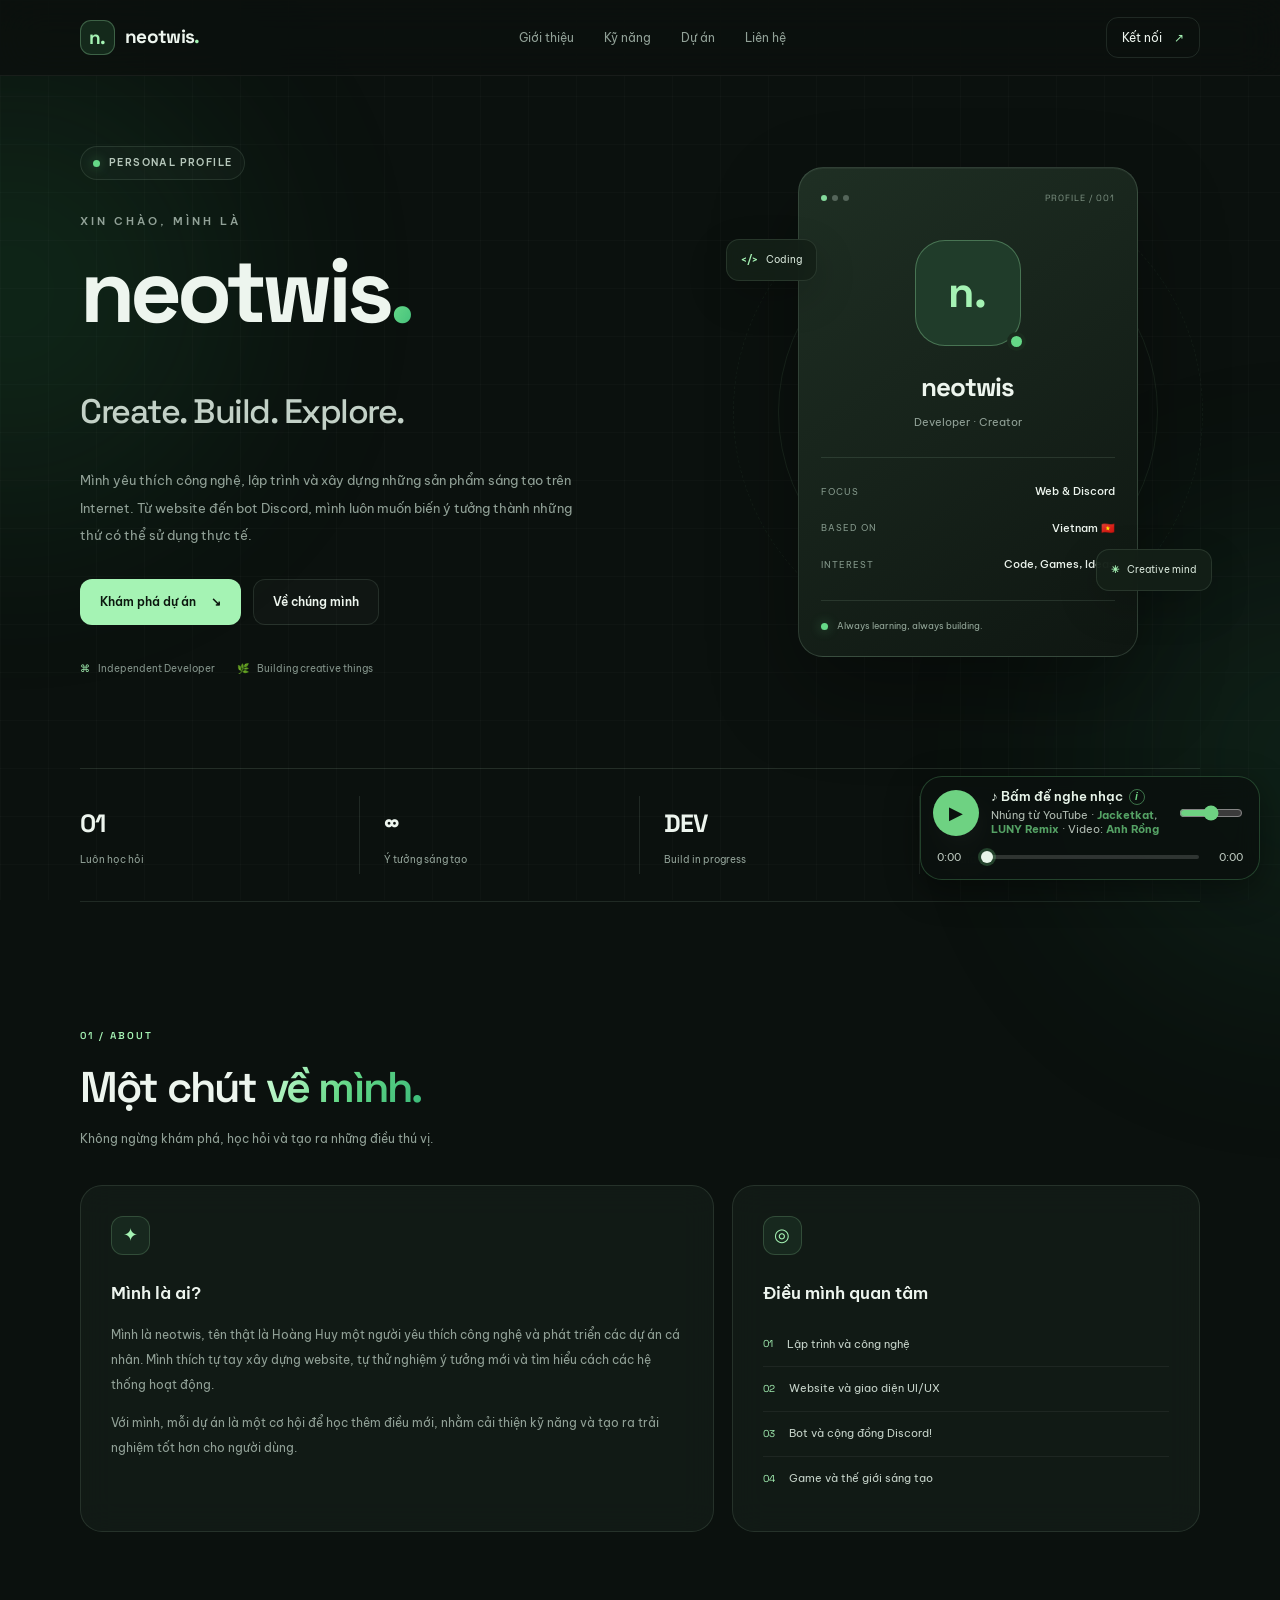
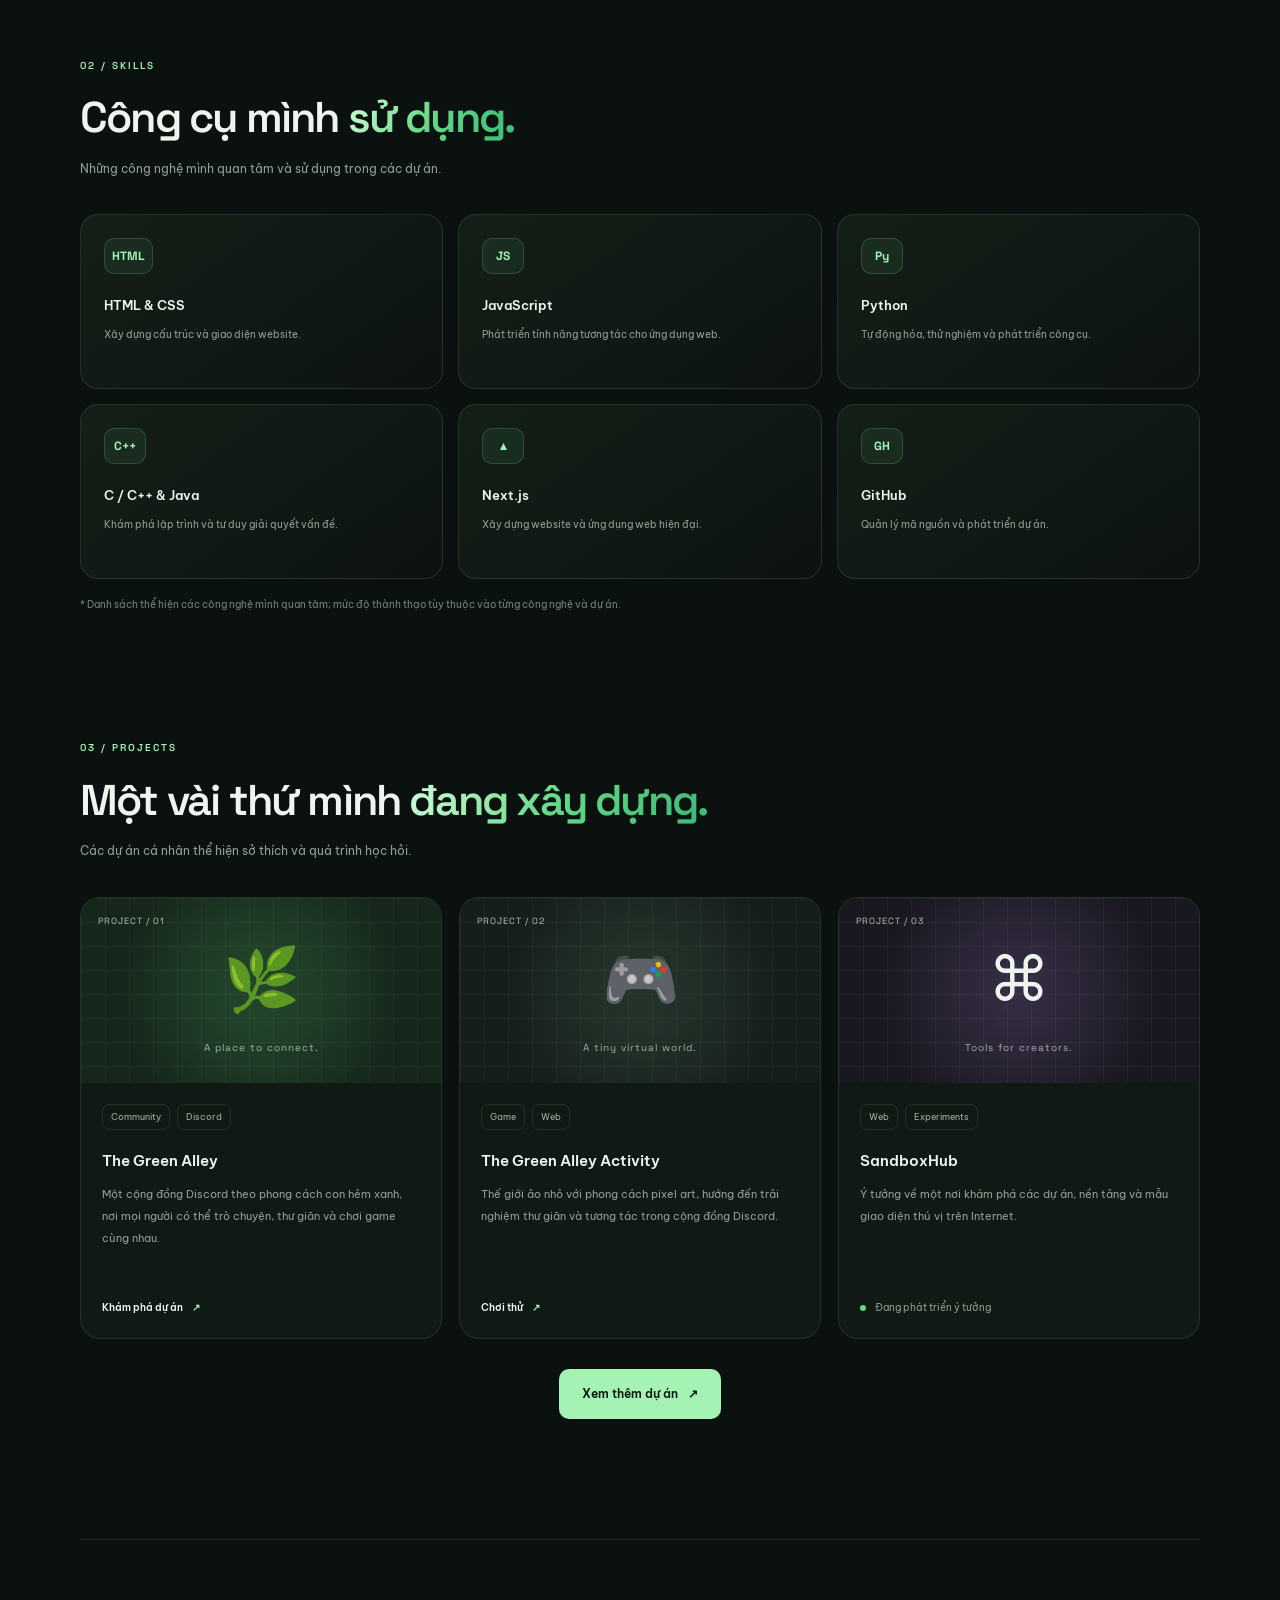
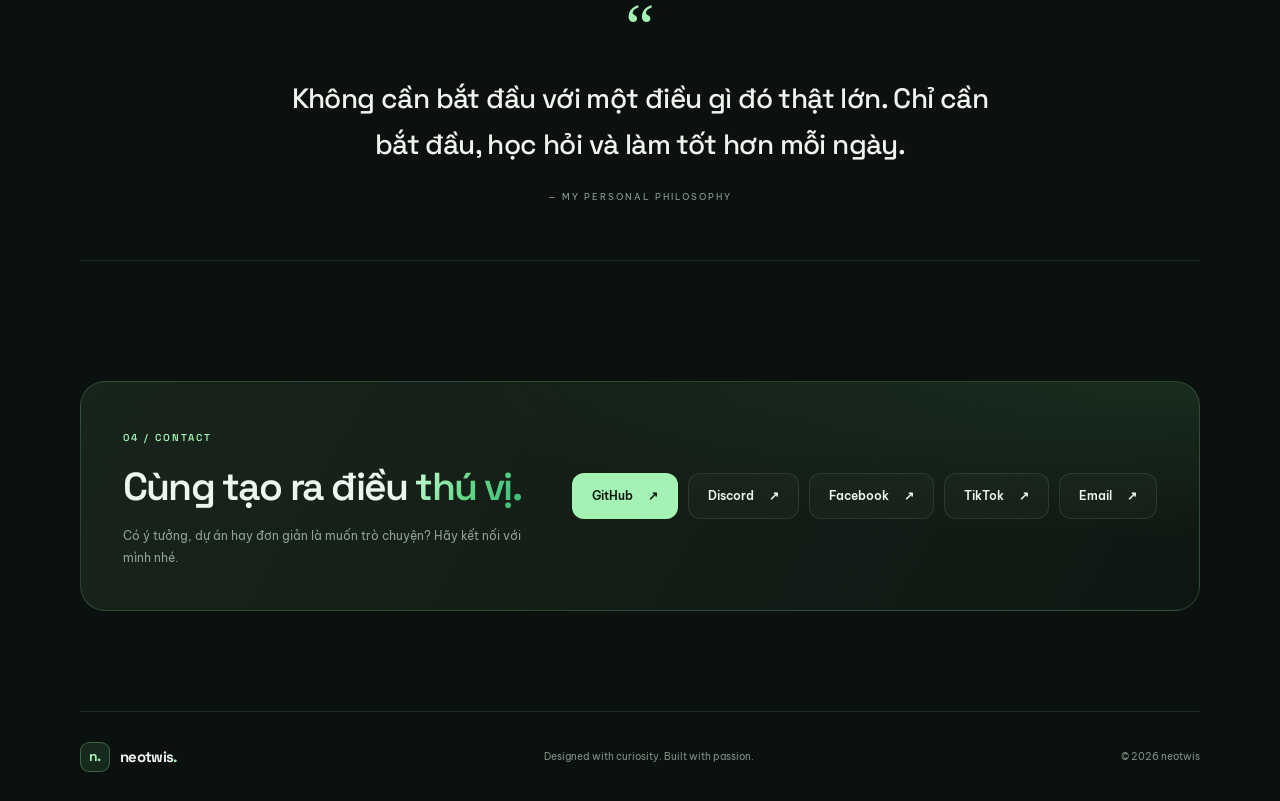
==== commit 06fcc244: "Update index.html" ====
--- a/index.html
+++ b/index.html
@@ -747,20 +747,20 @@
       </div>
 
       <h4 class="details-title" id="details-title">Đang tải thông tin...</h4>
-      <p class="details-channel" id="details-channel">—</p>
+      <p class="details-channel" id="details-channel">Video đăng bởi: Anh Rồng</p>
 
       <dl class="details-list">
         <div class="details-row">
           <dt>Nguồn</dt>
-          <dd>YouTube — bài nhạc được đăng bởi chính nghệ sĩ.</dd>
+          <dd>YouTube — video do <b>Anh Rồng</b> đăng tải, phát qua trình phát nhúng chính thức của YouTube.</dd>
         </div>
         <div class="details-row">
           <dt>Bản quyền</dt>
-          <dd>Thuộc về <b>Jacketkat</b> và <b>LUNY Remix</b>.</dd>
+          <dd>Thuộc về <b>Jacketkat</b> và <b>LUNY Remix</b>. Mình không sở hữu bản nhạc này.</dd>
         </div>
         <div class="details-row">
           <dt>Quyền sử dụng</dt>
-          <dd>Đã xin phép <b>Jacketkat</b> và <b>LUNY Remix</b> trước khi sử dụng trên trang này.</dd>
+          <dd>Được <b>Jacketkat</b> và <b>LUNY Remix</b> cho phép nhúng bài nhạc từ YouTube lên trang cá nhân phi thương mại này. Nếu cần gỡ, vui lòng liên hệ qua mục Liên hệ.</dd>
         </div>
       </dl>
 
@@ -774,7 +774,7 @@
       </a>
 
       <p class="details-thanks">
-        Cảm ơn các nghệ sĩ đã cho phép mình sử dụng bản nhạc này. Hãy ủng hộ họ nhé 💚
+        Cảm ơn Jacketkat, LUNY Remix và Anh Rồng. Hãy ủng hộ các bạn ấy trên YouTube nhé 💚
       </p>
     </div>
 
@@ -786,7 +786,7 @@
           <span class="music-title-text" id="music-title">♪ Bấm để nghe nhạc</span>
           <span class="music-info-icon" aria-hidden="true">i</span>
         </span>
-        <span class="music-credit">Đã xin phép <b>Jacketkat</b> và <b>LUNY Remix</b></span>
+        <span class="music-credit">Nhúng từ YouTube · <b>Jacketkat</b>, <b>LUNY Remix</b> · Video: <b>Anh Rồng</b></span>
       </button>
 
       <input
@@ -840,7 +840,6 @@
       var details = document.getElementById("music-details");
       var detailsClose = document.getElementById("details-close");
       var detailsTitle = document.getElementById("details-title");
-      var detailsChannel = document.getElementById("details-channel");
 
       // ---------- Tiện ích ----------
       function fmt(sec) {
@@ -863,9 +862,6 @@
           if (data && data.title) {
             title.textContent = "♪ " + data.title;
             detailsTitle.textContent = data.title;
-          }
-          if (data && data.author) {
-            detailsChannel.textContent = "Kênh: " + data.author;
           }
         } catch (e) {}
       }
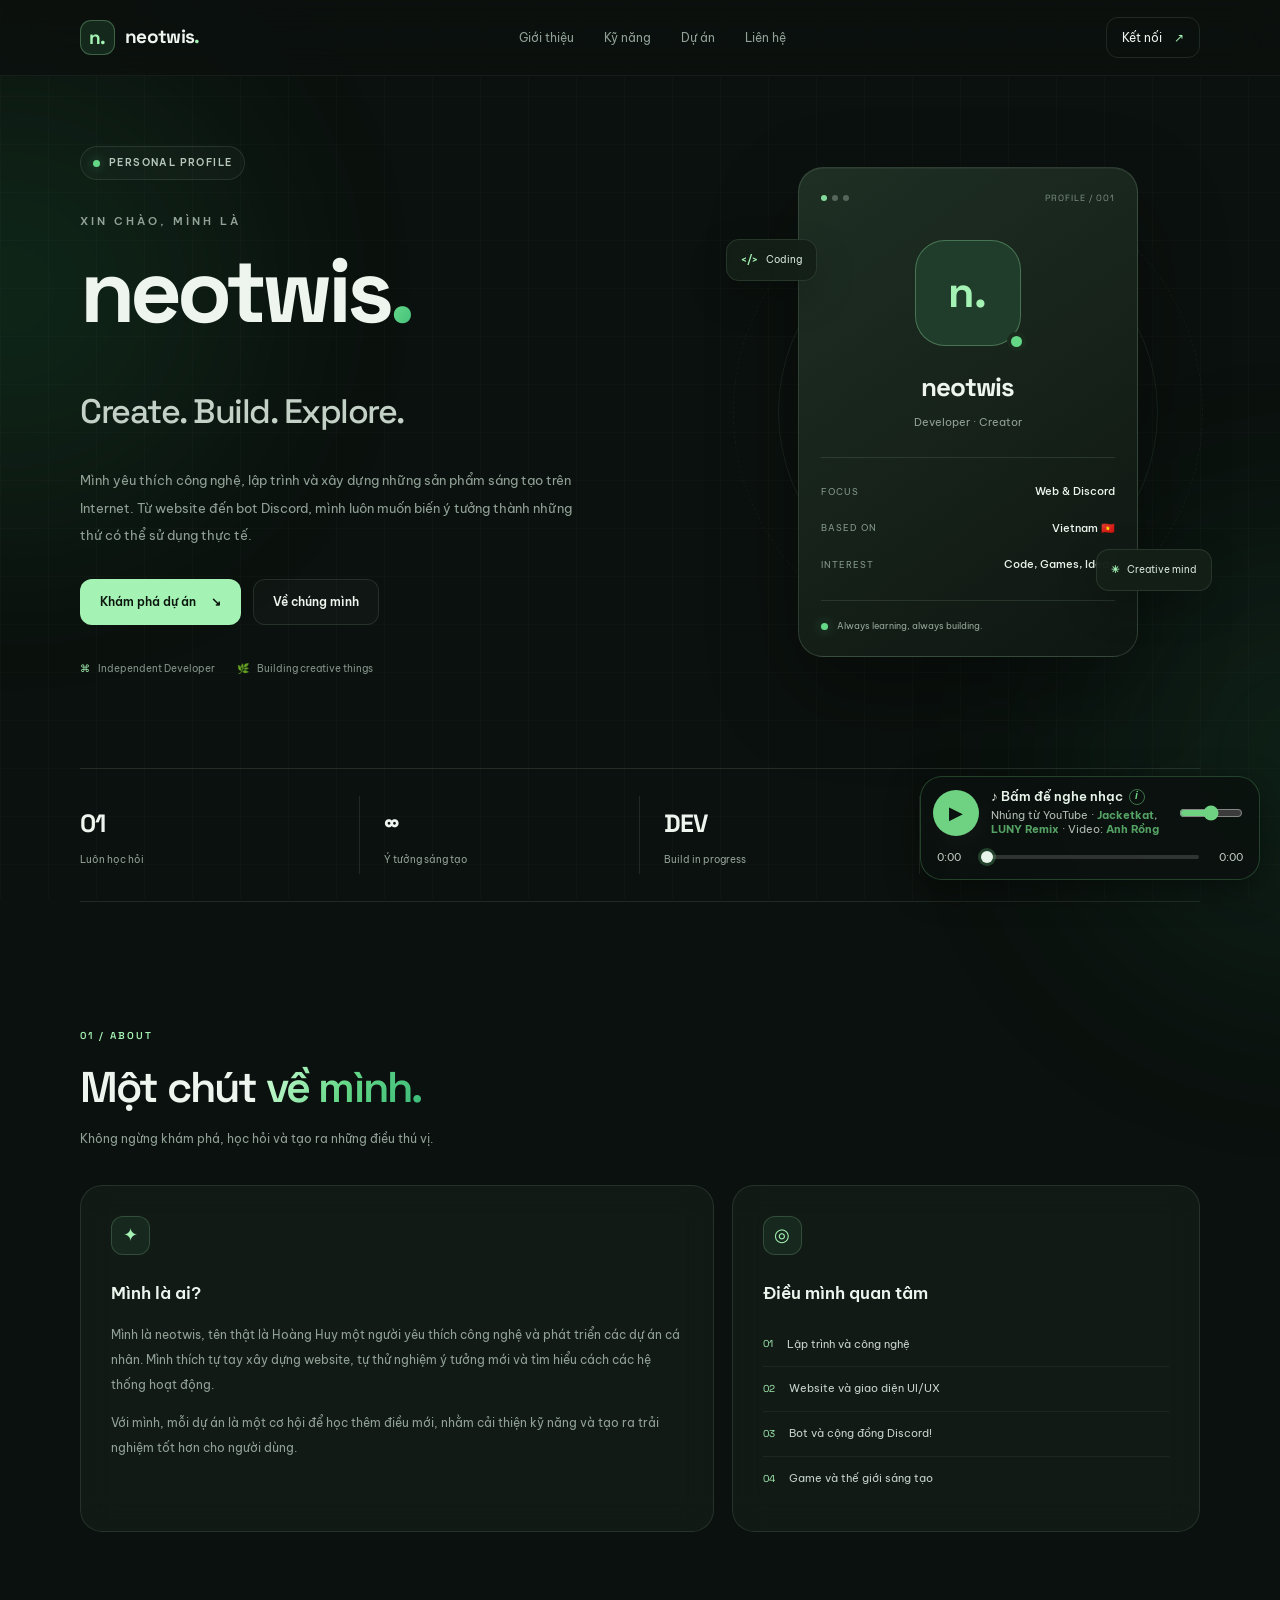
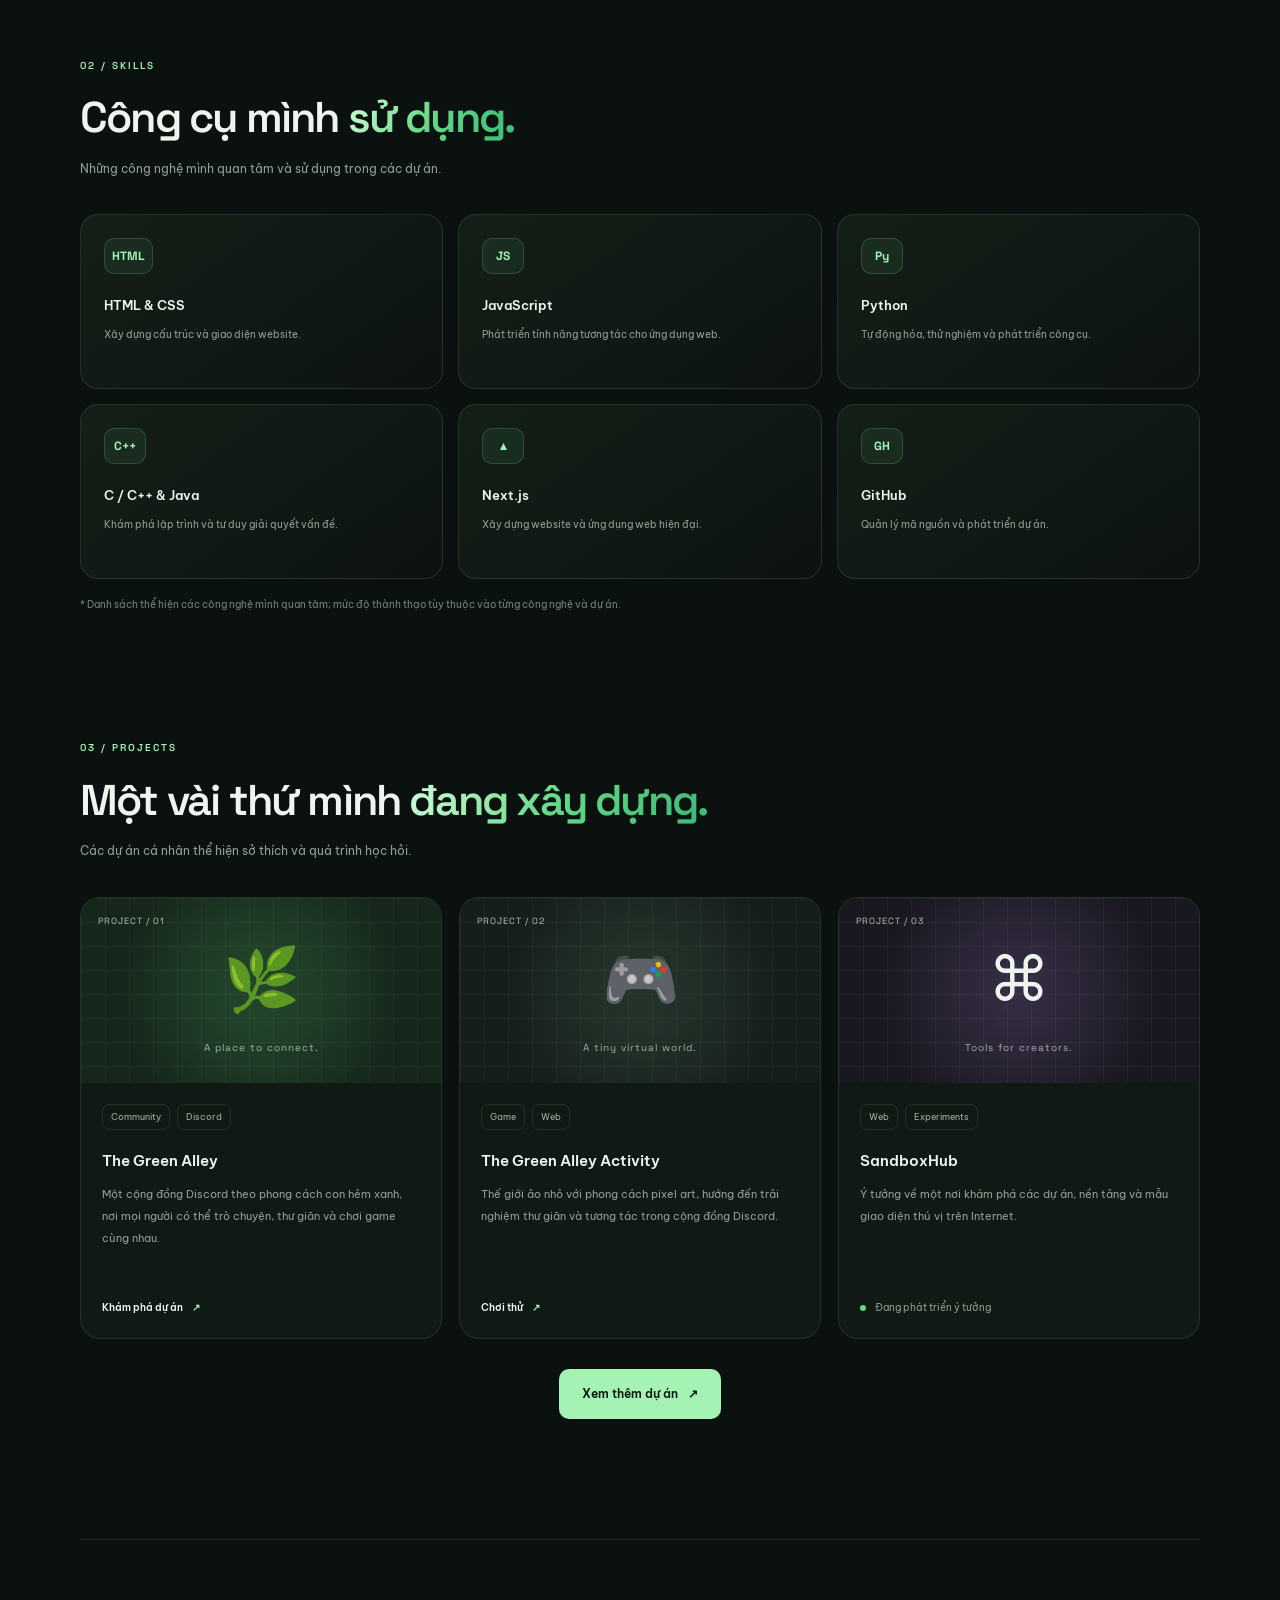
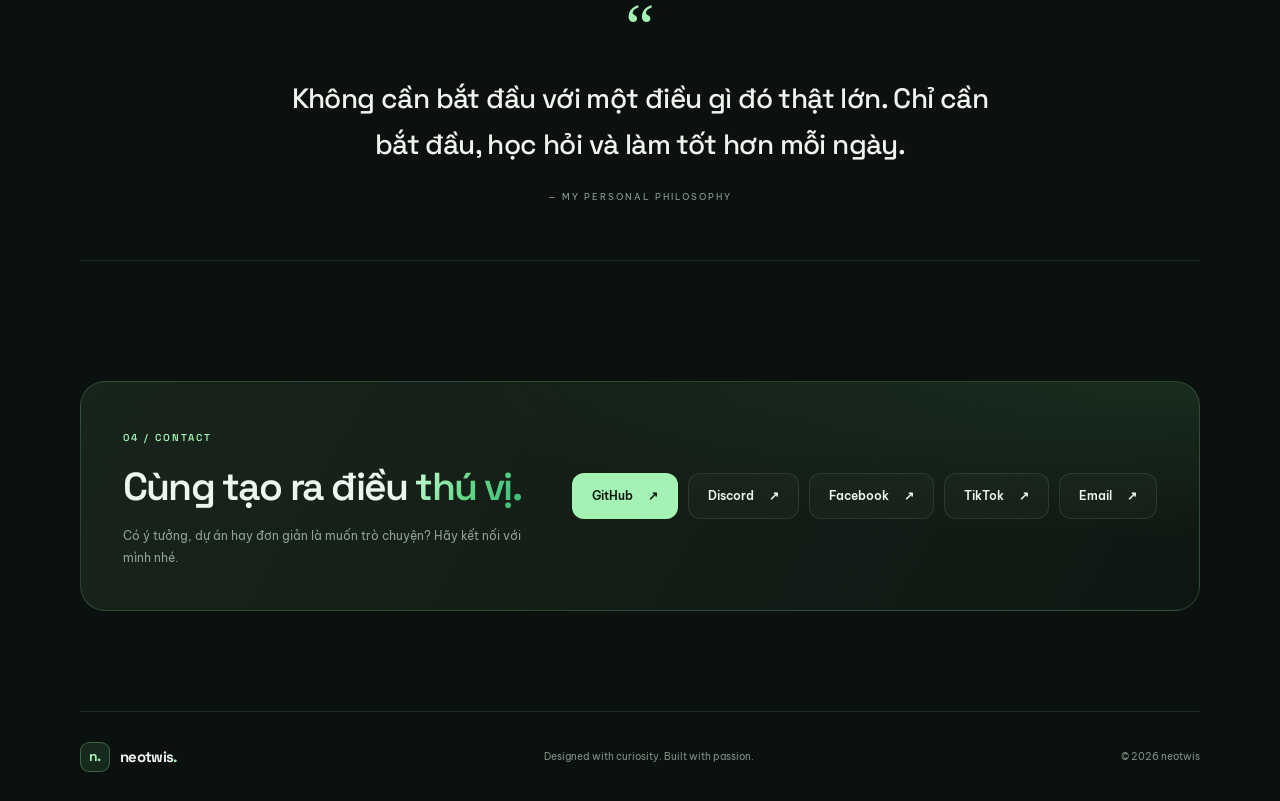
==== commit 53fa0714: "Update index.html" ====
--- a/index.html
+++ b/index.html
@@ -2,7 +2,7 @@
 <html lang="vi">
 <head>
   <meta charset="UTF-8" />
-  <meta name="viewport" content="width=device-width, initial-scale=1.0" />
+  <meta name="viewport" content="width=device-width, initial-scale=1.0, viewport-fit=cover" />
   <meta name="theme-color" content="#0b110e" />
   <meta name="description" content="Trang cá nhân của neotwis — Developer, người xây dựng website, bot Discord và những dự án sáng tạo." />
   <title>neotwis — My Profile</title>
@@ -64,6 +64,10 @@
       font-family: "Be Vietnam Pro", sans-serif;
     }
 
+    .music-widget button {
+      -webkit-tap-highlight-color: transparent;
+    }
+
     .music-main {
       display: flex;
       align-items: center;
@@ -117,12 +121,14 @@
       display: flex;
       align-items: center;
       gap: 6px;
+      min-width: 0;
       font-size: 0.82rem;
       font-weight: 600;
       line-height: 1.2;
     }
 
     .music-title-text {
+      min-width: 0;
       overflow: hidden;
       text-overflow: ellipsis;
       white-space: nowrap;
@@ -147,6 +153,7 @@
     }
 
     .music-credit {
+      display: block;
       font-size: 0.7rem;
       line-height: 1.3;
       opacity: 0.75;
@@ -161,6 +168,25 @@
       width: 64px;
       accent-color: #6ed282;
       cursor: pointer;
+    }
+
+    /* Nút thu gọn: chỉ hiện trên mobile */
+    .music-collapse {
+      display: none;
+      flex-shrink: 0;
+      width: 40px;
+      height: 40px;
+      border: 0;
+      border-radius: 50%;
+      cursor: pointer;
+      font-size: 1rem;
+      color: #e8f5ea;
+      background: rgba(255, 255, 255, 0.08);
+      transition: transform 0.25s ease, background 0.2s ease;
+    }
+
+    .music-collapse:active {
+      background: rgba(255, 255, 255, 0.18);
     }
 
     /* ----- Thanh tiến trình ----- */
@@ -239,10 +265,14 @@
       right: 0;
       bottom: calc(100% + 12px);
       width: 100%;
+      max-height: calc(100vh - 160px);
+      max-height: calc(100dvh - 160px);
+      overflow-y: auto;
+      overscroll-behavior: contain;
       padding: 18px;
       border-radius: 18px;
       border: 1px solid rgba(110, 210, 130, 0.25);
-      background: rgba(11, 17, 14, 0.94);
+      background: rgba(11, 17, 14, 0.96);
       backdrop-filter: blur(14px);
       -webkit-backdrop-filter: blur(14px);
       box-shadow: 0 14px 40px rgba(0, 0, 0, 0.5);
@@ -363,15 +393,109 @@
       text-align: center;
     }
 
-    @media (max-width: 560px) {
+    /* ===== MOBILE ===== */
+    @media (max-width: 600px) {
+      body {
+        padding-bottom: calc(96px + env(safe-area-inset-bottom, 0px));
+      }
+
       .music-widget {
-        right: 12px;
-        bottom: 12px;
-        width: calc(100vw - 24px);
+        left: 10px;
+        right: 10px;
+        bottom: calc(10px + env(safe-area-inset-bottom, 0px));
+        width: auto;
         max-width: none;
-      }
+        gap: 8px;
+        padding: 10px 10px 10px 10px;
+        border-radius: 18px;
+      }
+
+      .music-main {
+        gap: 10px;
+      }
+
+      .music-toggle {
+        width: 44px;
+        height: 44px;
+      }
+
+      .music-toggle:hover {
+        transform: none;
+        box-shadow: none;
+      }
+
+      .music-title {
+        font-size: 0.85rem;
+      }
+
+      .music-credit {
+        overflow: hidden;
+        text-overflow: ellipsis;
+        white-space: nowrap;
+      }
+
       .music-volume {
         display: none;
+      }
+
+      .music-collapse {
+        display: inline-grid;
+        place-items: center;
+      }
+
+      .music-widget.is-collapsed .music-collapse {
+        transform: rotate(180deg);
+      }
+
+      .music-widget.is-collapsed .music-progress,
+      .music-widget.is-collapsed .music-credit {
+        display: none;
+      }
+
+      .music-progress {
+        gap: 8px;
+        padding: 0 4px 2px;
+      }
+
+      .music-time {
+        font-size: 0.72rem;
+      }
+
+      .music-seek {
+        height: 28px;
+      }
+
+      .music-seek::-webkit-slider-thumb {
+        width: 16px;
+        height: 16px;
+        margin-top: -6px;
+      }
+
+      .music-seek::-moz-range-thumb {
+        width: 16px;
+        height: 16px;
+      }
+
+      .music-details {
+        bottom: calc(100% + 10px);
+        max-height: calc(100vh - 170px - env(safe-area-inset-bottom, 0px));
+        max-height: calc(100dvh - 170px - env(safe-area-inset-bottom, 0px));
+        padding: 16px;
+      }
+
+      .details-close {
+        width: 36px;
+        height: 36px;
+        margin: -6px -6px 0 0;
+      }
+
+      .details-link {
+        min-height: 44px;
+        font-size: 0.9rem;
+      }
+
+      .details-row {
+        font-size: 0.82rem;
       }
     }
   </style>
@@ -798,6 +922,8 @@
         value="50"
         aria-label="Âm lượng"
       />
+
+      <button class="music-collapse" id="music-collapse" type="button" aria-label="Thu gọn / mở rộng" aria-expanded="true">⌃</button>
     </div>
 
     <div class="music-progress">
@@ -840,6 +966,7 @@
       var details = document.getElementById("music-details");
       var detailsClose = document.getElementById("details-close");
       var detailsTitle = document.getElementById("details-title");
+      var collapseBtn = document.getElementById("music-collapse");
 
       // ---------- Tiện ích ----------
       function fmt(sec) {
@@ -890,6 +1017,31 @@
           clearInterval(timer);
           timer = null;
         }
+      }
+
+      // ---------- Thu gọn / mở rộng (mobile) ----------
+      var mq = window.matchMedia("(max-width: 600px)");
+
+      function applyCollapse(collapsed) {
+        widget.classList.toggle("is-collapsed", collapsed);
+        collapseBtn.setAttribute("aria-expanded", String(!collapsed));
+        if (collapsed) closeDetails();
+      }
+
+      collapseBtn.addEventListener("click", function () {
+        applyCollapse(!widget.classList.contains("is-collapsed"));
+      });
+
+      // Mặc định thu gọn trên điện thoại
+      applyCollapse(mq.matches);
+
+      function onMqChange(e) {
+        applyCollapse(e.matches);
+      }
+      if (mq.addEventListener) {
+        mq.addEventListener("change", onMqChange);
+      } else if (mq.addListener) {
+        mq.addListener(onMqChange);
       }
 
       // ---------- Nạp YouTube IFrame API ----------
@@ -1039,14 +1191,15 @@
       });
 
       // ---------- Tự phát ở lần tương tác đầu tiên ----------
-      // (trình duyệt không cho tự phát có tiếng khi chưa có tương tác).
+      // Dùng click/touchend (không dùng pointerdown/touchstart) vì iOS Safari
+      // chỉ cho phát nhạc sau một cú chạm hoàn chỉnh.
       // Muốn tắt tính năng này: xóa đoạn bên dưới.
       function firstInteraction(e) {
         if (started) return;
         if (e.target && e.target.closest && e.target.closest("#music-widget")) return;
         play();
       }
-      ["pointerdown", "keydown", "touchstart"].forEach(function (evt) {
+      ["click", "touchend", "keydown"].forEach(function (evt) {
         document.addEventListener(evt, firstInteraction, { once: true, passive: true });
       });
     })();
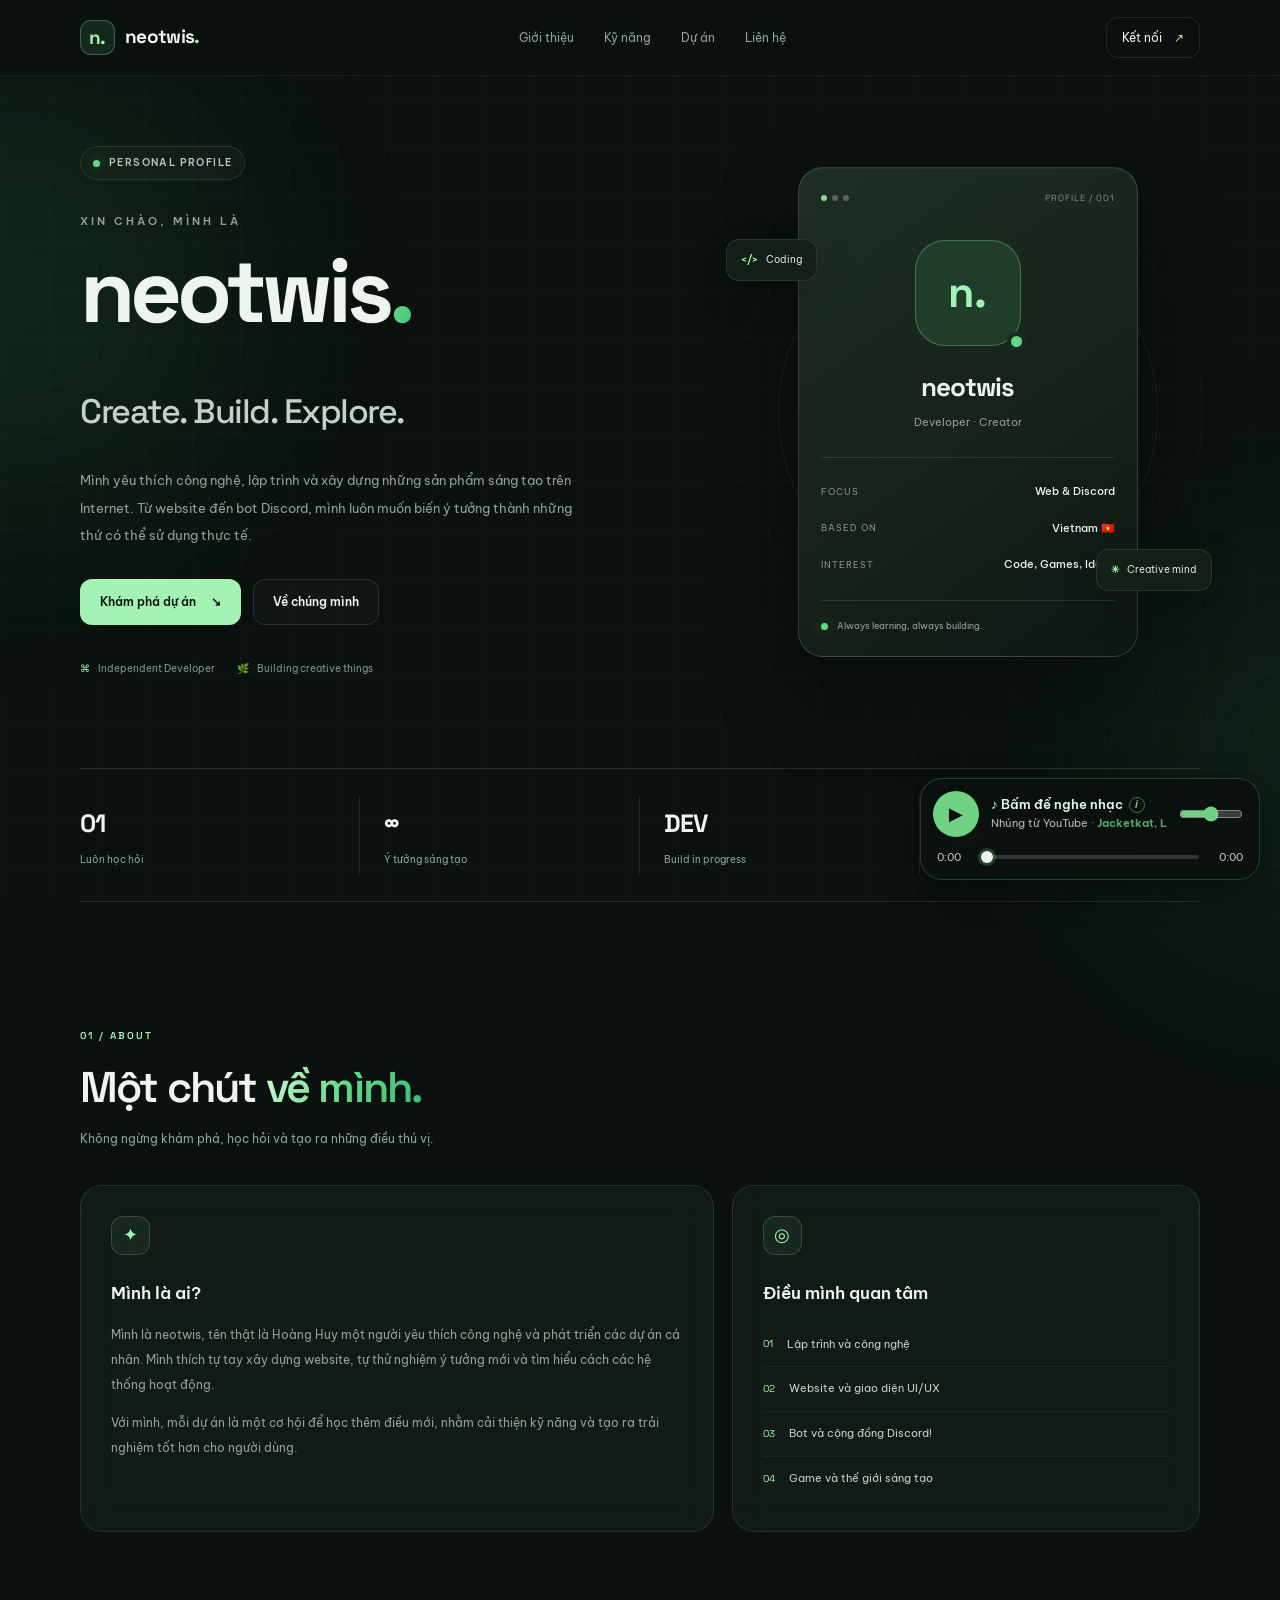
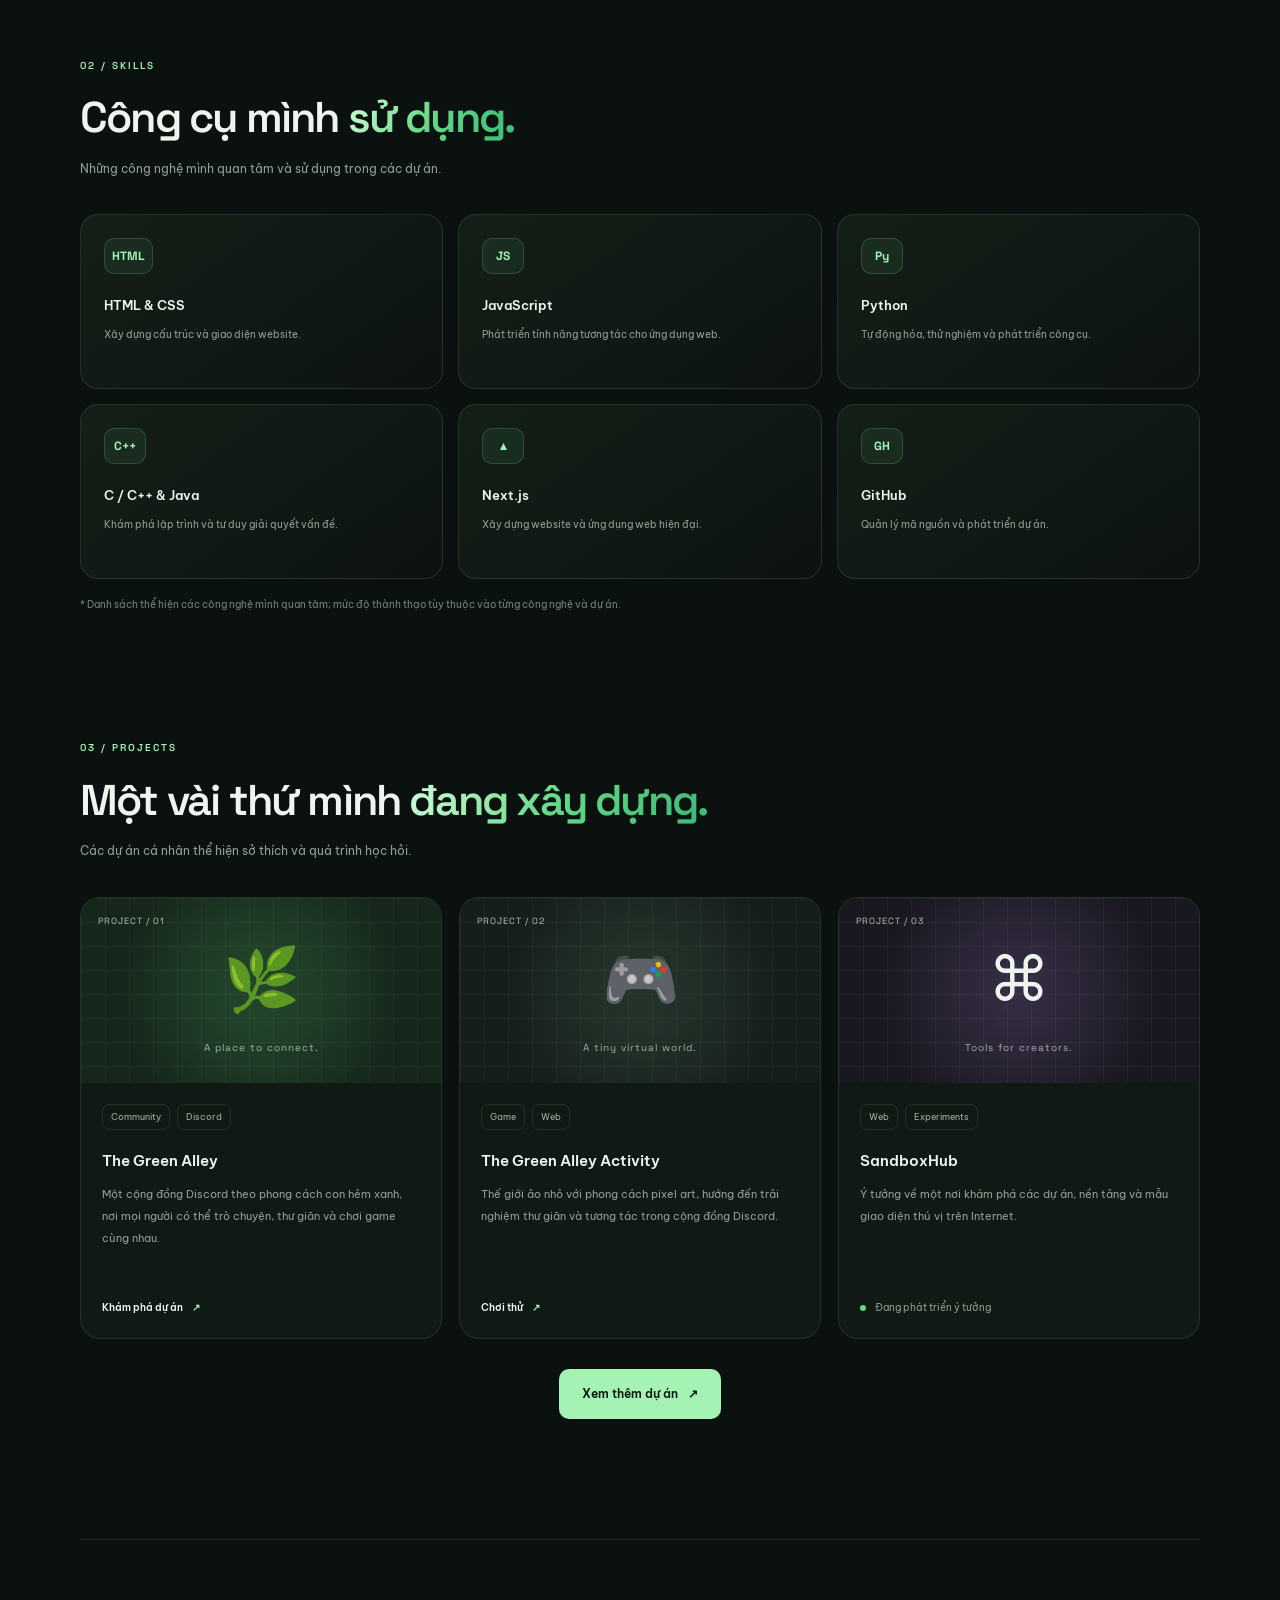
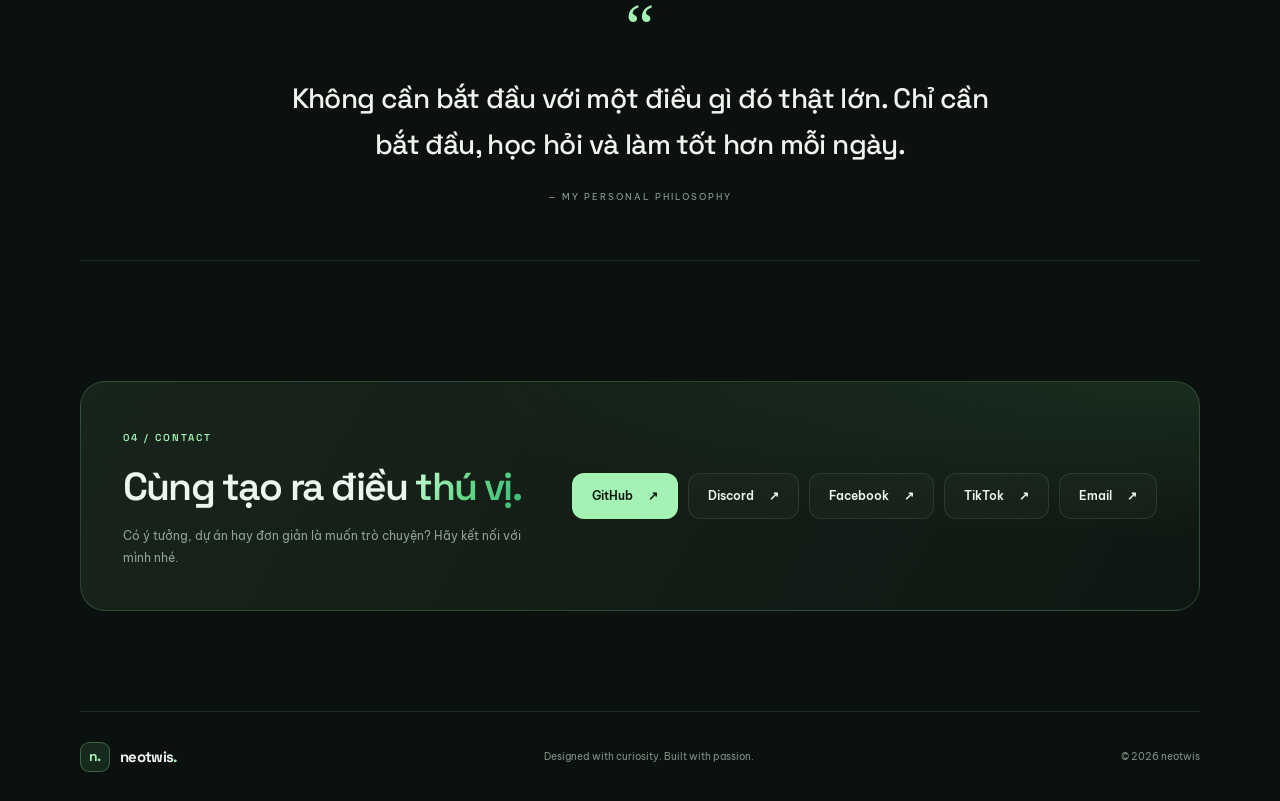
==== commit 4c7859d1: "Update index.html" ====
--- a/index.html
+++ b/index.html
@@ -9,6 +9,19 @@
   <link rel="stylesheet" href="style.css" />
 
   <style>
+    /* Chặn trang bị tràn ngang (nguyên nhân khiến widget bị lệch ra ngoài) */
+    html {
+      overflow-x: hidden;
+      max-width: 100%;
+    }
+
+    body {
+      overflow-x: hidden;
+      overflow-x: clip;
+      max-width: 100%;
+      position: relative;
+    }
+
     .projects-more {
       display: flex;
       justify-content: center;
@@ -41,6 +54,11 @@
       height: 200px;
       opacity: 0;
       pointer-events: none;
+    }
+
+    .music-widget,
+    .music-widget * {
+      box-sizing: border-box;
     }
 
     .music-widget {
@@ -56,7 +74,7 @@
       padding: 12px 16px 12px 12px;
       border-radius: 22px;
       border: 1px solid rgba(110, 210, 130, 0.25);
-      background: rgba(11, 17, 14, 0.86);
+      background: rgba(11, 17, 14, 0.9);
       backdrop-filter: blur(12px);
       -webkit-backdrop-filter: blur(12px);
       box-shadow: 0 10px 34px rgba(0, 0, 0, 0.4);
@@ -72,6 +90,7 @@
       display: flex;
       align-items: center;
       gap: 12px;
+      min-width: 0;
     }
 
     .music-toggle {
@@ -103,8 +122,10 @@
     }
 
     .music-meta {
-      flex: 1;
+      flex: 1 1 0;
       min-width: 0;
+      max-width: 100%;
+      overflow: hidden;
       display: flex;
       flex-direction: column;
       gap: 3px;
@@ -154,6 +175,10 @@
 
     .music-credit {
       display: block;
+      min-width: 0;
+      overflow: hidden;
+      text-overflow: ellipsis;
+      white-space: nowrap;
       font-size: 0.7rem;
       line-height: 1.3;
       opacity: 0.75;
@@ -165,6 +190,7 @@
     }
 
     .music-volume {
+      flex-shrink: 0;
       width: 64px;
       accent-color: #6ed282;
       cursor: pointer;
@@ -174,12 +200,12 @@
     .music-collapse {
       display: none;
       flex-shrink: 0;
-      width: 40px;
-      height: 40px;
+      width: 34px;
+      height: 34px;
       border: 0;
       border-radius: 50%;
       cursor: pointer;
-      font-size: 1rem;
+      font-size: 0.95rem;
       color: #e8f5ea;
       background: rgba(255, 255, 255, 0.08);
       transition: transform 0.25s ease, background 0.2s ease;
@@ -358,6 +384,7 @@
 
     .details-row dd {
       margin: 0;
+      word-break: break-word;
     }
 
     .details-row b {
@@ -393,21 +420,21 @@
       text-align: center;
     }
 
-    /* ===== MOBILE ===== */
+    /* ===== MOBILE (gọn) ===== */
     @media (max-width: 600px) {
       body {
-        padding-bottom: calc(96px + env(safe-area-inset-bottom, 0px));
+        padding-bottom: calc(78px + env(safe-area-inset-bottom, 0px));
       }
 
       .music-widget {
-        left: 10px;
-        right: 10px;
-        bottom: calc(10px + env(safe-area-inset-bottom, 0px));
+        left: 8px;
+        right: 8px;
+        bottom: calc(8px + env(safe-area-inset-bottom, 0px));
         width: auto;
         max-width: none;
-        gap: 8px;
-        padding: 10px 10px 10px 10px;
-        border-radius: 18px;
+        gap: 6px;
+        padding: 8px 10px 8px 8px;
+        border-radius: 16px;
       }
 
       .music-main {
@@ -415,8 +442,9 @@
       }
 
       .music-toggle {
-        width: 44px;
-        height: 44px;
+        width: 40px;
+        height: 40px;
+        font-size: 15px;
       }
 
       .music-toggle:hover {
@@ -425,13 +453,11 @@
       }
 
       .music-title {
-        font-size: 0.85rem;
+        font-size: 0.8rem;
       }
 
       .music-credit {
-        overflow: hidden;
-        text-overflow: ellipsis;
-        white-space: nowrap;
+        font-size: 0.66rem;
       }
 
       .music-volume {
@@ -447,8 +473,7 @@
         transform: rotate(180deg);
       }
 
-      .music-widget.is-collapsed .music-progress,
-      .music-widget.is-collapsed .music-credit {
+      .music-widget.is-collapsed .music-progress {
         display: none;
       }
 
@@ -458,11 +483,12 @@
       }
 
       .music-time {
-        font-size: 0.72rem;
+        min-width: 30px;
+        font-size: 0.68rem;
       }
 
       .music-seek {
-        height: 28px;
+        height: 26px;
       }
 
       .music-seek::-webkit-slider-thumb {
@@ -476,26 +502,58 @@
         height: 16px;
       }
 
+      /* Bảng thông tin gọn */
       .music-details {
-        bottom: calc(100% + 10px);
-        max-height: calc(100vh - 170px - env(safe-area-inset-bottom, 0px));
-        max-height: calc(100dvh - 170px - env(safe-area-inset-bottom, 0px));
-        padding: 16px;
+        bottom: calc(100% + 8px);
+        max-height: calc(100vh - 130px - env(safe-area-inset-bottom, 0px));
+        max-height: calc(100dvh - 130px - env(safe-area-inset-bottom, 0px));
+        padding: 12px 14px;
+        border-radius: 14px;
+      }
+
+      .details-head {
+        margin-bottom: 6px;
+        align-items: center;
       }
 
       .details-close {
-        width: 36px;
-        height: 36px;
-        margin: -6px -6px 0 0;
+        width: 30px;
+        height: 30px;
+      }
+
+      .details-title {
+        font-size: 0.9rem;
+        line-height: 1.3;
+      }
+
+      .details-channel {
+        margin-bottom: 8px;
+        font-size: 0.72rem;
+      }
+
+      .details-list {
+        gap: 8px;
+        margin-bottom: 10px;
+        padding: 10px 0;
+      }
+
+      .details-row {
+        font-size: 0.74rem;
+        line-height: 1.45;
+      }
+
+      .details-row dt {
+        font-size: 0.6rem;
       }
 
       .details-link {
-        min-height: 44px;
-        font-size: 0.9rem;
-      }
-
-      .details-row {
-        font-size: 0.82rem;
+        min-height: 40px;
+        padding: 9px 12px;
+        font-size: 0.8rem;
+      }
+
+      .details-thanks {
+        display: none;
       }
     }
   </style>
@@ -1019,6 +1077,18 @@
         }
       }
 
+      // ---------- Bảng thông tin ----------
+      function openDetails() {
+        details.classList.add("open");
+        infoBtn.setAttribute("aria-expanded", "true");
+        if (ready) refreshInfo();
+      }
+
+      function closeDetails() {
+        details.classList.remove("open");
+        infoBtn.setAttribute("aria-expanded", "false");
+      }
+
       // ---------- Thu gọn / mở rộng (mobile) ----------
       var mq = window.matchMedia("(max-width: 600px)");
 
@@ -1158,18 +1228,6 @@
         updateProgress();
       });
 
-      // ---------- Bảng thông tin ----------
-      function openDetails() {
-        details.classList.add("open");
-        infoBtn.setAttribute("aria-expanded", "true");
-        if (ready) refreshInfo();
-      }
-
-      function closeDetails() {
-        details.classList.remove("open");
-        infoBtn.setAttribute("aria-expanded", "false");
-      }
-
       infoBtn.addEventListener("click", function () {
         if (details.classList.contains("open")) {
           closeDetails();
@@ -1191,8 +1249,7 @@
       });
 
       // ---------- Tự phát ở lần tương tác đầu tiên ----------
-      // Dùng click/touchend (không dùng pointerdown/touchstart) vì iOS Safari
-      // chỉ cho phát nhạc sau một cú chạm hoàn chỉnh.
+      // Dùng click/touchend vì iOS Safari chỉ cho phát nhạc sau một cú chạm hoàn chỉnh.
       // Muốn tắt tính năng này: xóa đoạn bên dưới.
       function firstInteraction(e) {
         if (started) return;
